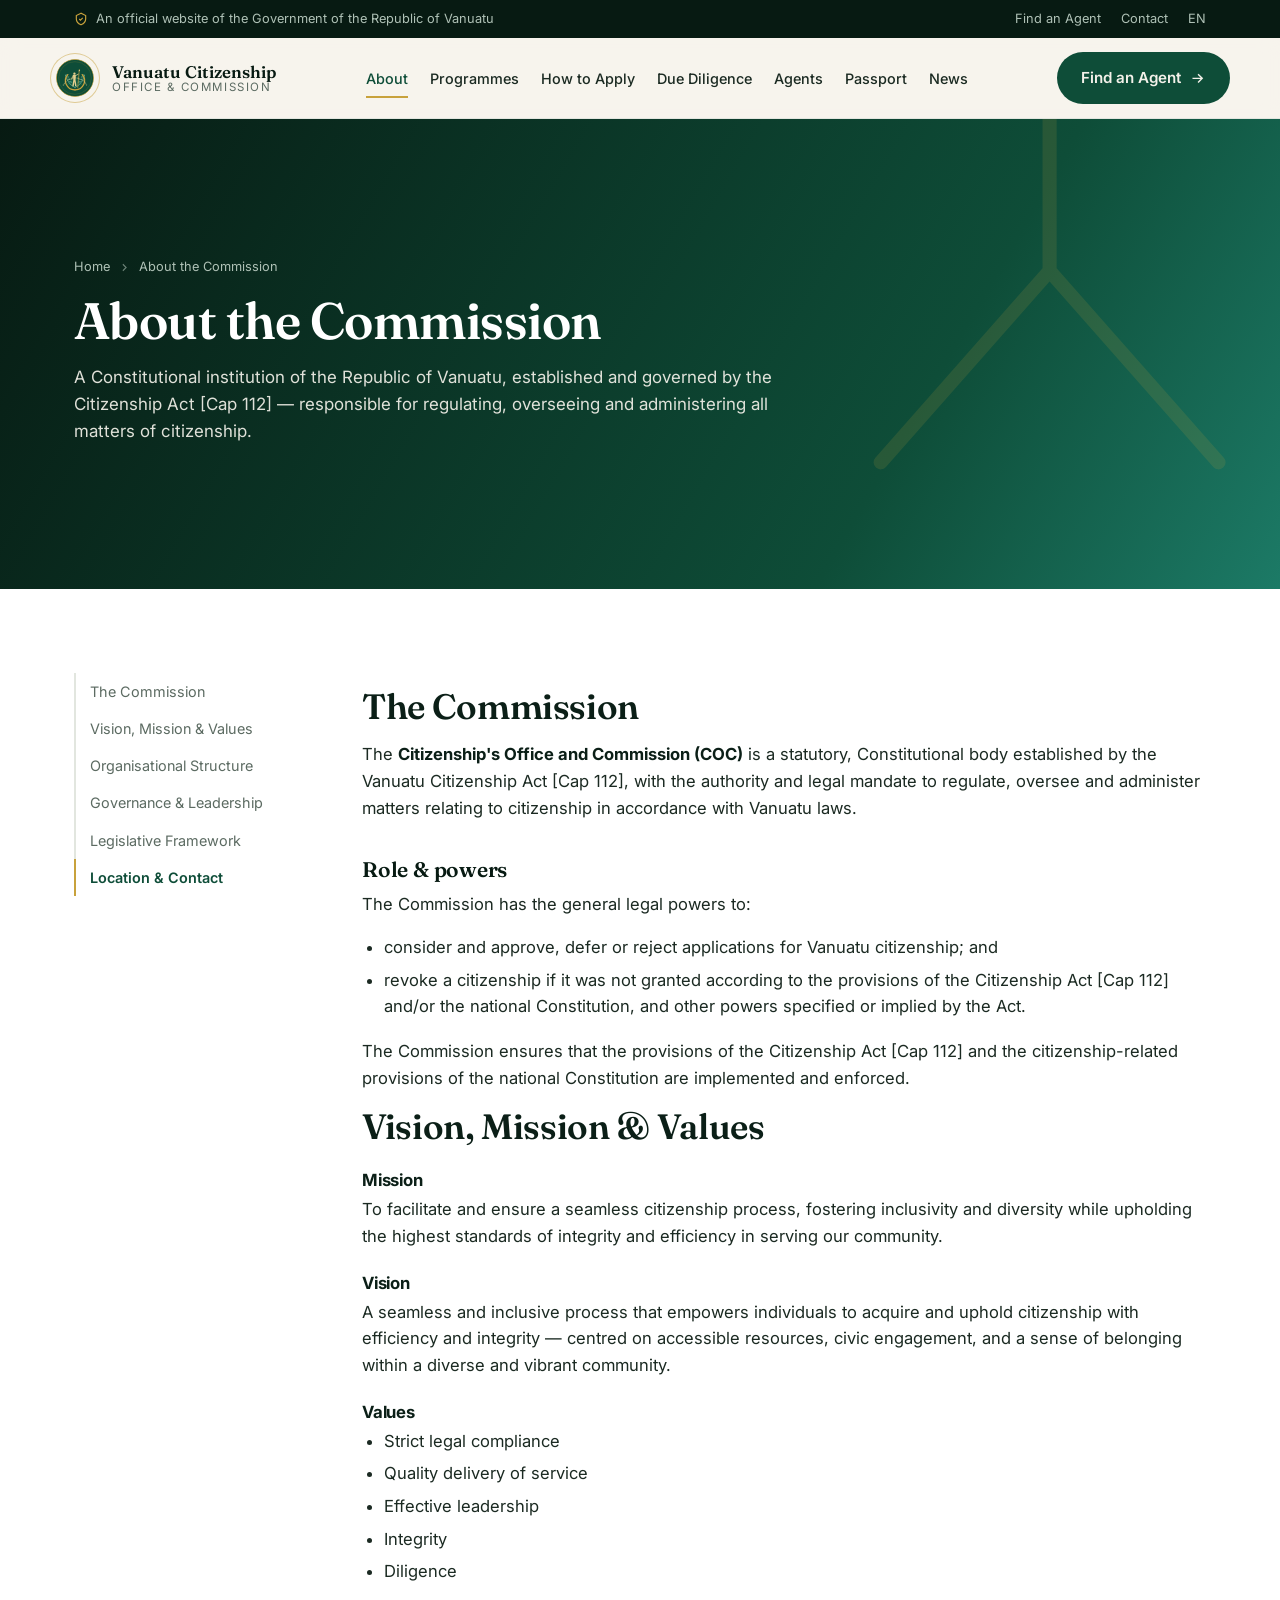
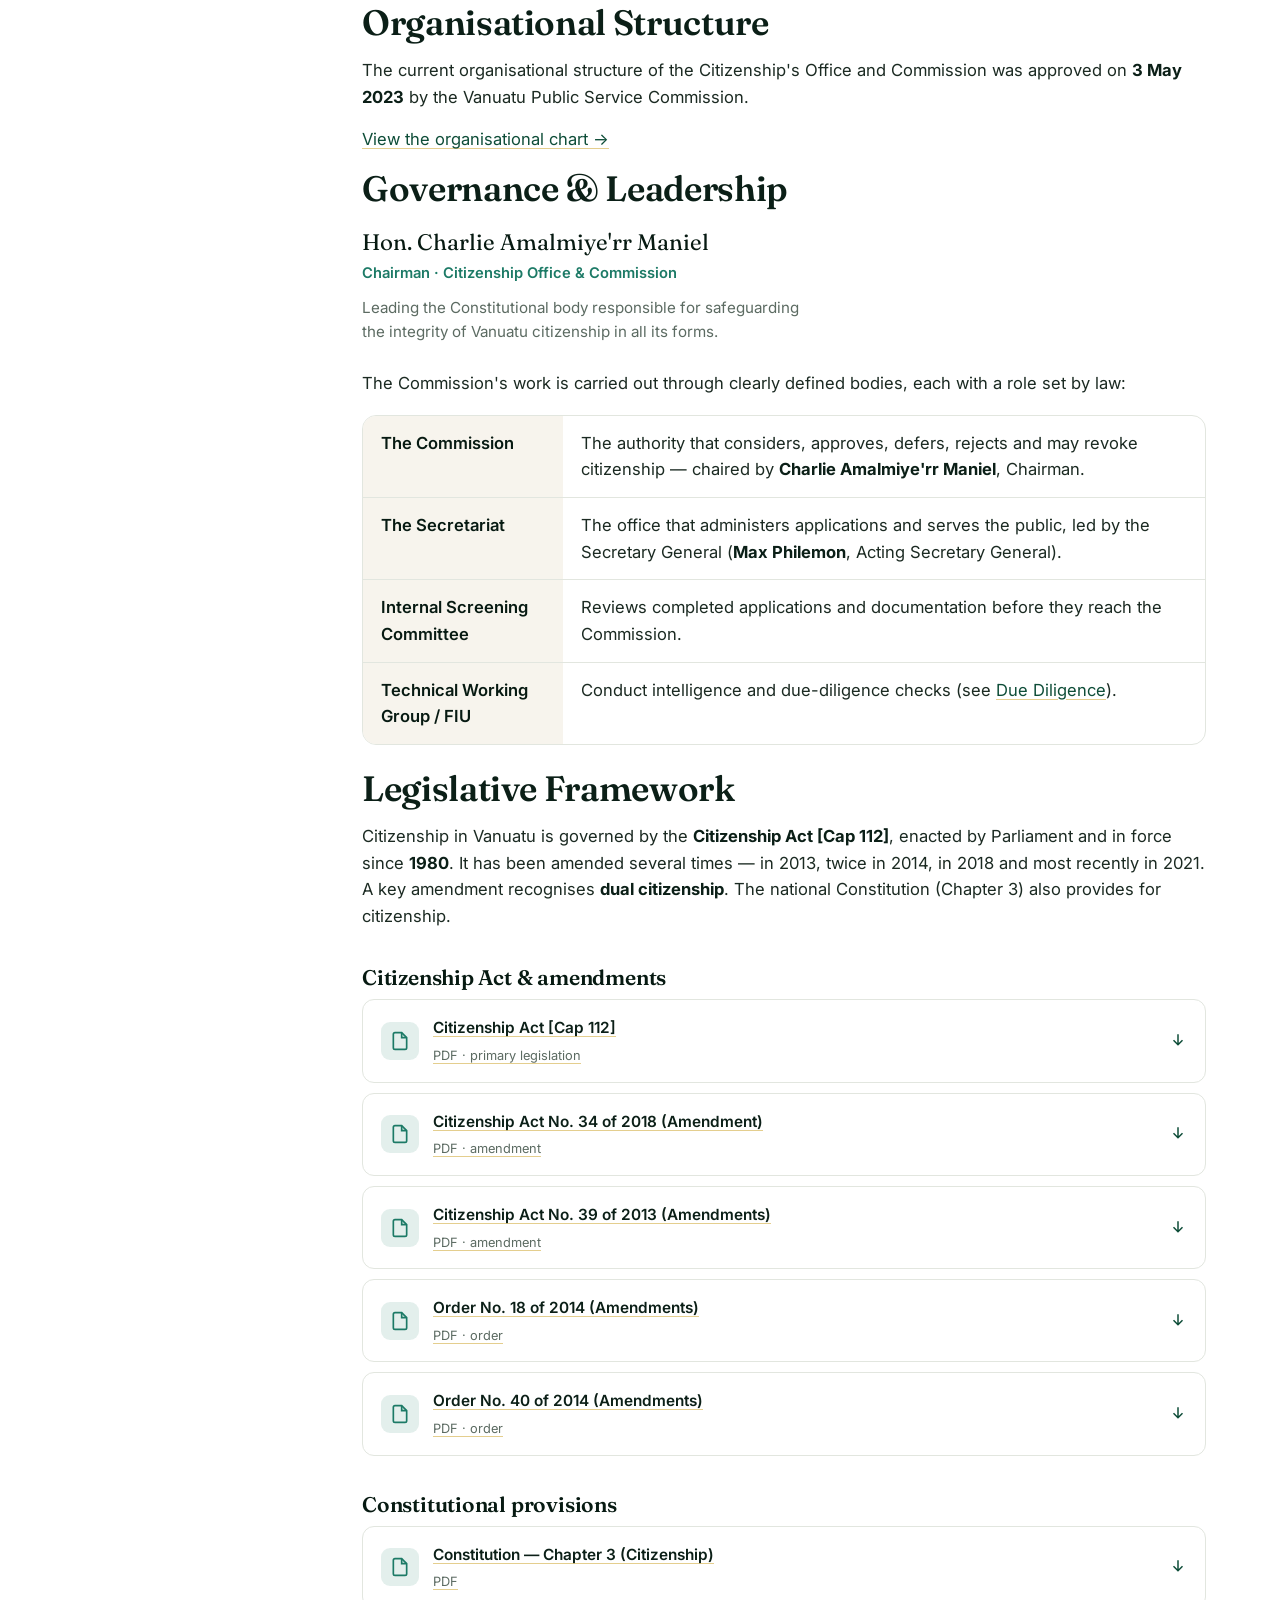
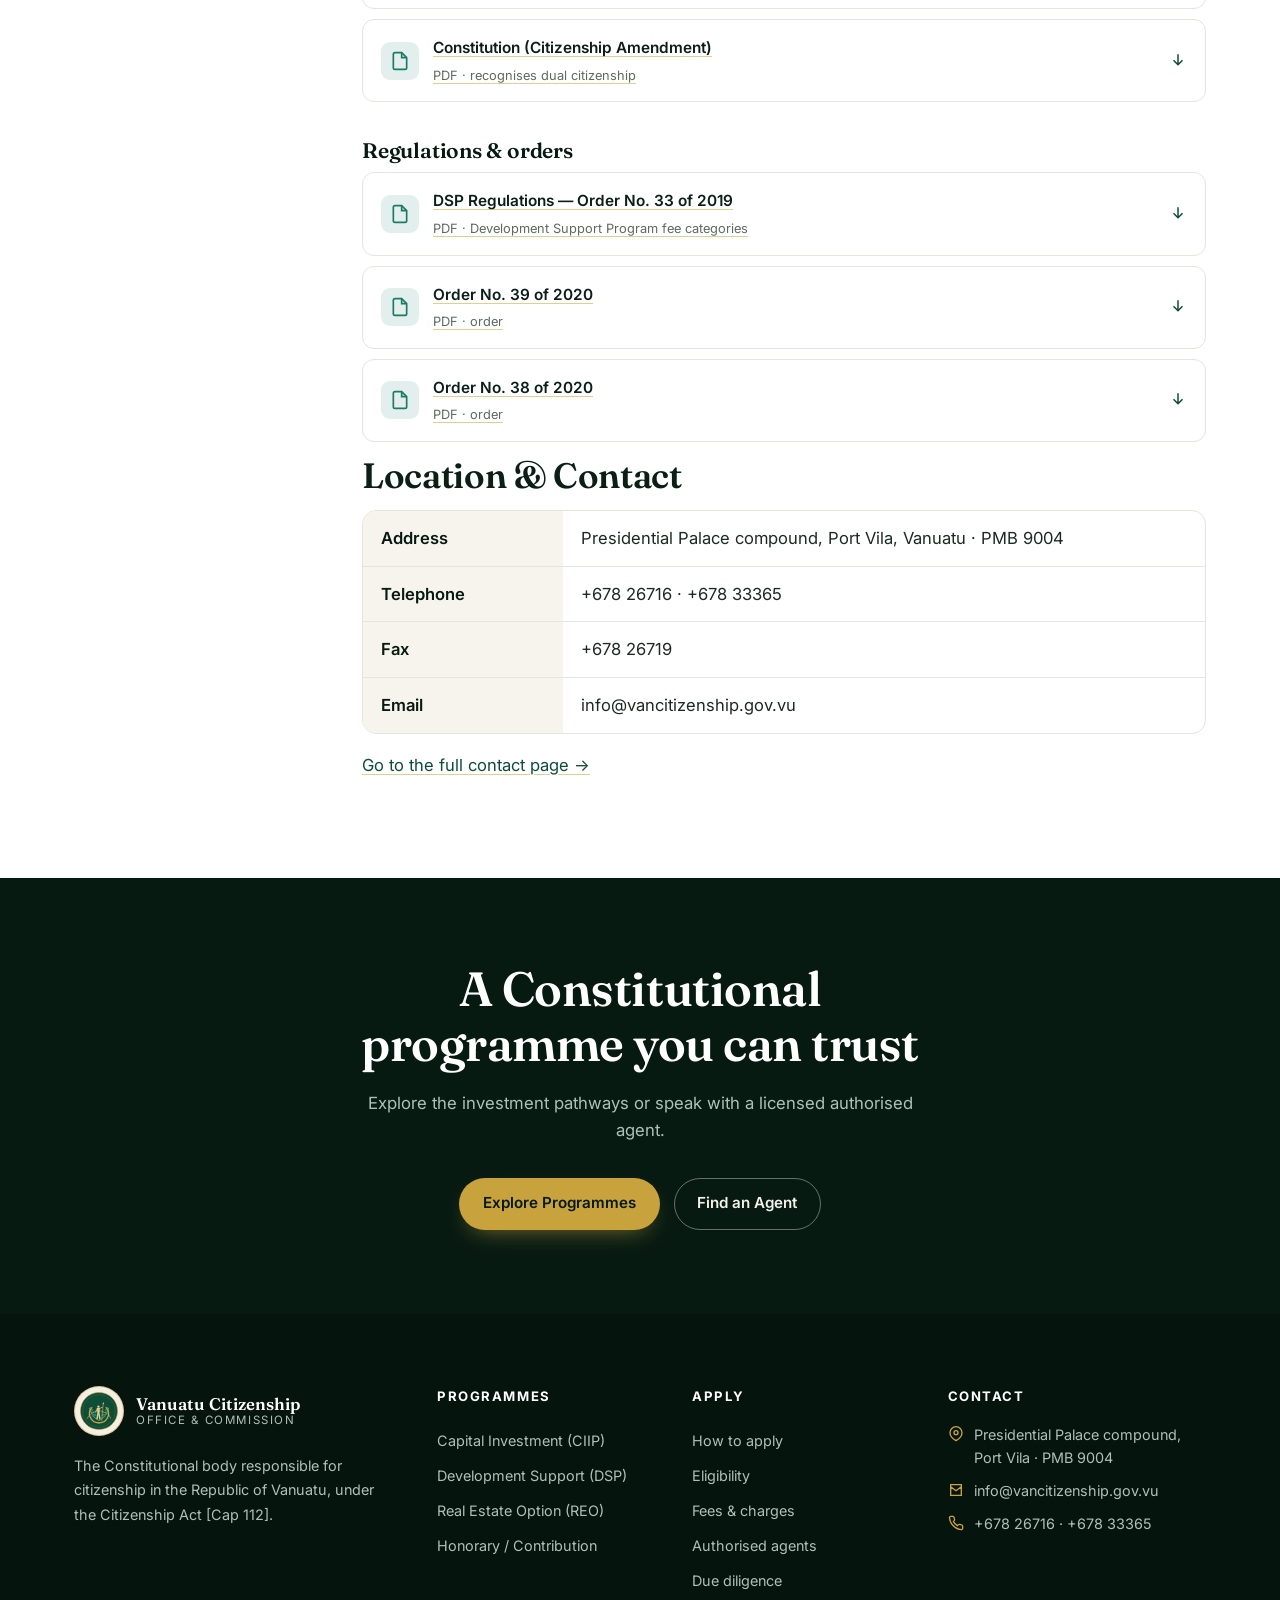
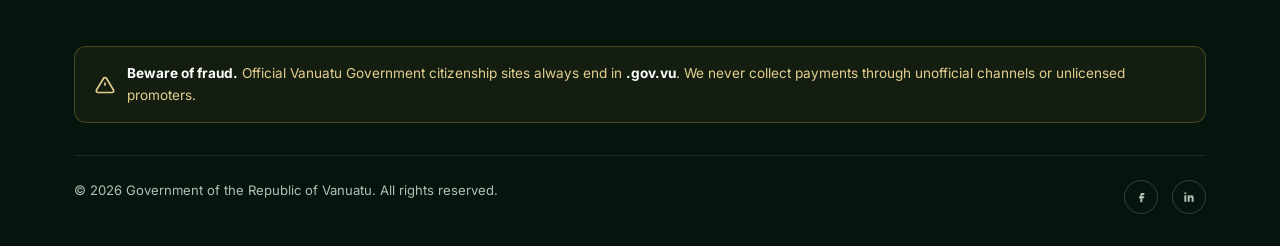
==== about.html @ 95df0a46 "Vanuatu Citizenship Office website — initial redesign" ====
<!DOCTYPE html>
<html lang="en">
<head>
<meta charset="UTF-8" />
<meta name="viewport" content="width=device-width, initial-scale=1.0" />
<title>About the Commission — Vanuatu Citizenship Office &amp; Commission</title>
<meta name="description" content="The Citizenship Office and Commission is a Constitutional body of the Republic of Vanuatu, governed by the Citizenship Act [Cap 112]. Establishment, role, governance, vision and legislative framework." />
<link rel="preconnect" href="https://fonts.googleapis.com" />
<link rel="preconnect" href="https://fonts.gstatic.com" crossorigin />
<link href="https://fonts.googleapis.com/css2?family=Fraunces:opsz,wght@9..144,400;9..144,500;9..144,600;9..144,700&family=Inter:wght@400;500;600;700&display=swap" rel="stylesheet" />
<link rel="stylesheet" href="assets/styles.css" />
</head>
<body>
<a class="skip" href="#main">Skip to content</a>
<div class="gov"><div class="container">
  <span class="gov-official"><svg viewBox="0 0 24 24" fill="none" stroke="currentColor" stroke-width="2"><path d="M12 2 4 6v6c0 5 3.5 8 8 10 4.5-2 8-5 8-10V6l-8-4Z"/><path d="m9 12 2 2 4-4"/></svg> An official website of the Government of the Republic of Vanuatu</span>
  <span class="gov-links"><a href="agents.html">Find an Agent</a><a href="contact.html">Contact</a><a href="#" aria-label="Language: English">EN</a></span>
</div></div>
<header class="site" id="top"><div class="container nav">
  <a class="brand" href="index.html" aria-label="Home">
    <img class="seal" src="https://commons.wikimedia.org/wiki/Special:FilePath/Coat_of_arms_of_Vanuatu.svg" onerror="this.onerror=null;this.src='assets/coat-of-arms.svg'" alt="Coat of Arms of the Republic of Vanuatu" />
    <span class="brand-txt"><b>Vanuatu Citizenship</b><span>Office &amp; Commission</span></span>
  </a>
  <nav class="menu" aria-label="Primary">
    <a data-nav="about.html" href="about.html">About</a>
    <a data-nav="programmes.html" href="programmes.html">Programmes</a>
    <a data-nav="how-to-apply.html" href="how-to-apply.html">How to Apply</a>
    <a data-nav="due-diligence.html" href="due-diligence.html">Due Diligence</a>
    <a data-nav="agents.html" href="agents.html">Agents</a>
    <a data-nav="passport.html" href="passport.html">Passport</a>
    <a data-nav="news.html" href="news.html">News</a>
  </nav>
  <div class="nav-cta">
    <a class="btn btn-dark" href="agents.html">Find an Agent <svg viewBox="0 0 24 24" fill="none" stroke="currentColor" stroke-width="2"><path d="M5 12h14M13 6l6 6-6 6"/></svg></a>
    <button class="hamburger" id="open-menu" aria-label="Open menu" aria-expanded="false"><svg viewBox="0 0 24 24" fill="none" stroke="currentColor" stroke-width="2"><path d="M3 6h18M3 12h18M3 18h18"/></svg></button>
  </div>
</div></header>
<div class="mpanel" id="mpanel" aria-hidden="true">
  <div class="mtop"><span class="brand-txt"><b style="color:#fff;font-family:var(--serif)">Vanuatu Citizenship</b></span><button class="mclose" id="close-menu" aria-label="Close menu"><svg viewBox="0 0 24 24" fill="none" stroke="currentColor" stroke-width="2"><path d="M6 6l12 12M18 6 6 18"/></svg></button></div>
  <nav aria-label="Mobile"><a href="about.html">About</a><a href="programmes.html">Programmes</a><a href="how-to-apply.html">How to Apply</a><a href="due-diligence.html">Due Diligence</a><a href="agents.html">Authorised Agents</a><a href="passport.html">Passport</a><a href="news.html">News</a><a href="contact.html">Contact</a></nav>
  <a class="btn btn-gold" href="agents.html">Find an Authorised Agent</a>
</div>

<main id="main">
<section class="subhero">
  <svg class="hero-y" viewBox="0 0 100 100" aria-hidden="true"><path d="M50 8 L50 52 L20 86 M50 52 L80 86" fill="none" stroke="#C8A23C" stroke-width="2.5" stroke-linecap="round"/></svg>
  <div class="container">
    <div class="breadcrumb"><a href="index.html">Home</a><svg viewBox="0 0 24 24" fill="none" stroke="currentColor" stroke-width="2"><path d="m9 6 6 6-6 6"/></svg><span>About the Commission</span></div>
    <h1>About the Commission</h1>
    <p>A Constitutional institution of the Republic of Vanuatu, established and governed by the Citizenship Act [Cap 112] — responsible for regulating, overseeing and administering all matters of citizenship.</p>
  </div>
</section>

<section class="bg-paper">
  <div class="container">
    <div class="layout">
      <aside class="sidenav" aria-label="On this page">
        <a href="#commission">The Commission</a>
        <a href="#vision">Vision, Mission &amp; Values</a>
        <a href="#structure">Organisational Structure</a>
        <a href="#governance">Governance &amp; Leadership</a>
        <a href="#legislative">Legislative Framework</a>
        <a href="#contact-block">Location &amp; Contact</a>
      </aside>
      <div class="prose wide">
        <div id="commission" class="anchor">
          <h2>The Commission</h2>
          <p>The <strong>Citizenship's Office and Commission (COC)</strong> is a statutory, Constitutional body established by the Vanuatu Citizenship Act [Cap 112], with the authority and legal mandate to regulate, oversee and administer matters relating to citizenship in accordance with Vanuatu laws.</p>
          <h3>Role &amp; powers</h3>
          <p>The Commission has the general legal powers to:</p>
          <ul>
            <li>consider and approve, defer or reject applications for Vanuatu citizenship; and</li>
            <li>revoke a citizenship if it was not granted according to the provisions of the Citizenship Act [Cap 112] and/or the national Constitution, and other powers specified or implied by the Act.</li>
          </ul>
          <p>The Commission ensures that the provisions of the Citizenship Act [Cap 112] and the citizenship-related provisions of the national Constitution are implemented and enforced.</p>
        </div>

        <div id="vision" class="anchor">
          <h2>Vision, Mission &amp; Values</h2>
          <h4>Mission</h4>
          <p>To facilitate and ensure a seamless citizenship process, fostering inclusivity and diversity while upholding the highest standards of integrity and efficiency in serving our community.</p>
          <h4>Vision</h4>
          <p>A seamless and inclusive process that empowers individuals to acquire and uphold citizenship with efficiency and integrity — centred on accessible resources, civic engagement, and a sense of belonging within a diverse and vibrant community.</p>
          <h4>Values</h4>
          <ul>
            <li>Strict legal compliance</li>
            <li>Quality delivery of service</li>
            <li>Effective leadership</li>
            <li>Integrity</li>
            <li>Diligence</li>
          </ul>
        </div>

        <div id="structure" class="anchor">
          <h2>Organisational Structure</h2>
          <p>The current organisational structure of the Citizenship's Office and Commission was approved on <strong>3 May 2023</strong> by the Vanuatu Public Service Commission.</p>
          <p><a href="https://vancitizenship.gov.vu/images/structure.png" target="_blank" rel="noopener">View the organisational chart →</a></p>
          <figure class="photo-band" style="margin:22px 0 0">
            <img src="https://vancitizenship.gov.vu/images/citizenshipoffice-staff.jpeg" alt="The staff of the Vanuatu Citizenship Office and Commission" loading="lazy" onerror="this.closest('figure').style.display='none'" />
            <figcaption><b>The Citizenship Office &amp; Commission</b> · Serving the Republic from Port Vila</figcaption>
          </figure>
        </div>

        <div id="governance" class="anchor">
          <h2>Governance &amp; Leadership</h2>
          <div style="display:flex;gap:26px;align-items:center;flex-wrap:wrap;margin:20px 0 26px">
            <div class="framed portrait" style="width:172px;flex:none"><img src="https://vancitizenship.gov.vu/images/charlie_maniel.jpg" alt="Hon. Charlie Amalmiye'rr Maniel, Chairman" loading="lazy" onerror="this.closest('.framed').style.display='none'" /></div>
            <div>
              <div style="font-family:var(--serif);font-size:1.4rem;color:var(--green-900);line-height:1.2">Hon. Charlie Amalmiye'rr Maniel</div>
              <div style="color:var(--teal);font-weight:600;font-size:.92rem;margin-top:6px">Chairman · Citizenship Office &amp; Commission</div>
              <div style="color:var(--muted);font-size:.95rem;margin-top:10px;max-width:46ch">Leading the Constitutional body responsible for safeguarding the integrity of Vanuatu citizenship in all its forms.</div>
            </div>
          </div>
          <p>The Commission's work is carried out through clearly defined bodies, each with a role set by law:</p>
          <div class="dl" style="margin:18px 0 24px">
            <dt>The Commission</dt><dd>The authority that considers, approves, defers, rejects and may revoke citizenship — chaired by <strong>Charlie Amalmiye'rr Maniel</strong>, Chairman.</dd>
            <dt>The Secretariat</dt><dd>The office that administers applications and serves the public, led by the Secretary General (<strong>Max Philemon</strong>, Acting Secretary General).</dd>
            <dt>Internal Screening Committee</dt><dd>Reviews completed applications and documentation before they reach the Commission.</dd>
            <dt>Technical Working Group / FIU</dt><dd>Conduct intelligence and due-diligence checks (see <a href="due-diligence.html">Due Diligence</a>).</dd>
          </div>
        </div>

        <div id="legislative" class="anchor">
          <h2>Legislative Framework</h2>
          <p>Citizenship in Vanuatu is governed by the <strong>Citizenship Act [Cap 112]</strong>, enacted by Parliament and in force since <strong>1980</strong>. It has been amended several times — in 2013, twice in 2014, in 2018 and most recently in 2021. A key amendment recognises <strong>dual citizenship</strong>. The national Constitution (Chapter 3) also provides for citizenship.</p>

          <h3>Citizenship Act &amp; amendments</h3>
          <div class="downloads">
            <a class="dl-item" href="https://vancitizenship.gov.vu/images/pdf/20220913191325519.pdf" target="_blank" rel="noopener"><span class="fic"><svg viewBox="0 0 24 24" fill="none" stroke="currentColor" stroke-width="2"><path d="M14 2H6a2 2 0 0 0-2 2v16a2 2 0 0 0 2 2h12a2 2 0 0 0 2-2V8z"/><path d="M14 2v6h6"/></svg></span><span><span class="t">Citizenship Act [Cap 112]</span><br><span class="s">PDF · primary legislation</span></span><span class="arrow"><svg viewBox="0 0 24 24" fill="none" stroke="currentColor" stroke-width="2" width="18" height="18"><path d="M12 3v14M6 11l6 6 6-6"/></svg></span></a>
            <a class="dl-item" href="https://vancitizenship.gov.vu/images/pdf/REG_FOR_CITIZENSHIP.pdf" target="_blank" rel="noopener"><span class="fic"><svg viewBox="0 0 24 24" fill="none" stroke="currentColor" stroke-width="2"><path d="M14 2H6a2 2 0 0 0-2 2v16a2 2 0 0 0 2 2h12a2 2 0 0 0 2-2V8z"/><path d="M14 2v6h6"/></svg></span><span><span class="t">Citizenship Act No. 34 of 2018 (Amendment)</span><br><span class="s">PDF · amendment</span></span><span class="arrow"><svg viewBox="0 0 24 24" fill="none" stroke="currentColor" stroke-width="2" width="18" height="18"><path d="M12 3v14M6 11l6 6 6-6"/></svg></span></a>
            <a class="dl-item" href="https://vancitizenship.gov.vu/images/pdf/Citizenship_Act_(Amendments).pdf" target="_blank" rel="noopener"><span class="fic"><svg viewBox="0 0 24 24" fill="none" stroke="currentColor" stroke-width="2"><path d="M14 2H6a2 2 0 0 0-2 2v16a2 2 0 0 0 2 2h12a2 2 0 0 0 2-2V8z"/><path d="M14 2v6h6"/></svg></span><span><span class="t">Citizenship Act No. 39 of 2013 (Amendments)</span><br><span class="s">PDF · amendment</span></span><span class="arrow"><svg viewBox="0 0 24 24" fill="none" stroke="currentColor" stroke-width="2" width="18" height="18"><path d="M12 3v14M6 11l6 6 6-6"/></svg></span></a>
            <a class="dl-item" href="https://vancitizenship.gov.vu/images/pdf/Order_No_18_of_2014_Amendments.pdf" target="_blank" rel="noopener"><span class="fic"><svg viewBox="0 0 24 24" fill="none" stroke="currentColor" stroke-width="2"><path d="M14 2H6a2 2 0 0 0-2 2v16a2 2 0 0 0 2 2h12a2 2 0 0 0 2-2V8z"/><path d="M14 2v6h6"/></svg></span><span><span class="t">Order No. 18 of 2014 (Amendments)</span><br><span class="s">PDF · order</span></span><span class="arrow"><svg viewBox="0 0 24 24" fill="none" stroke="currentColor" stroke-width="2" width="18" height="18"><path d="M12 3v14M6 11l6 6 6-6"/></svg></span></a>
            <a class="dl-item" href="https://vancitizenship.gov.vu/images/pdf/Order_No_40_of_2014_Amendments.pdf" target="_blank" rel="noopener"><span class="fic"><svg viewBox="0 0 24 24" fill="none" stroke="currentColor" stroke-width="2"><path d="M14 2H6a2 2 0 0 0-2 2v16a2 2 0 0 0 2 2h12a2 2 0 0 0 2-2V8z"/><path d="M14 2v6h6"/></svg></span><span><span class="t">Order No. 40 of 2014 (Amendments)</span><br><span class="s">PDF · order</span></span><span class="arrow"><svg viewBox="0 0 24 24" fill="none" stroke="currentColor" stroke-width="2" width="18" height="18"><path d="M12 3v14M6 11l6 6 6-6"/></svg></span></a>
          </div>

          <h3>Constitutional provisions</h3>
          <div class="downloads">
            <a class="dl-item" href="https://vancitizenship.gov.vu/images/pdf/Chapter_3_of_the_Constitution.pdf" target="_blank" rel="noopener"><span class="fic"><svg viewBox="0 0 24 24" fill="none" stroke="currentColor" stroke-width="2"><path d="M14 2H6a2 2 0 0 0-2 2v16a2 2 0 0 0 2 2h12a2 2 0 0 0 2-2V8z"/><path d="M14 2v6h6"/></svg></span><span><span class="t">Constitution — Chapter 3 (Citizenship)</span><br><span class="s">PDF</span></span><span class="arrow"><svg viewBox="0 0 24 24" fill="none" stroke="currentColor" stroke-width="2" width="18" height="18"><path d="M12 3v14M6 11l6 6 6-6"/></svg></span></a>
            <a class="dl-item" href="https://vancitizenship.gov.vu/images/pdf/CONSTITUTION (CITIZENSHIP AMENDMENT).pdf" target="_blank" rel="noopener"><span class="fic"><svg viewBox="0 0 24 24" fill="none" stroke="currentColor" stroke-width="2"><path d="M14 2H6a2 2 0 0 0-2 2v16a2 2 0 0 0 2 2h12a2 2 0 0 0 2-2V8z"/><path d="M14 2v6h6"/></svg></span><span><span class="t">Constitution (Citizenship Amendment)</span><br><span class="s">PDF · recognises dual citizenship</span></span><span class="arrow"><svg viewBox="0 0 24 24" fill="none" stroke="currentColor" stroke-width="2" width="18" height="18"><path d="M12 3v14M6 11l6 6 6-6"/></svg></span></a>
          </div>

          <h3>Regulations &amp; orders</h3>
          <div class="downloads">
            <a class="dl-item" href="https://vancitizenship.gov.vu/images/Order_No_33_of_2019_-_New_DSP_Regulations.pdf" target="_blank" rel="noopener"><span class="fic"><svg viewBox="0 0 24 24" fill="none" stroke="currentColor" stroke-width="2"><path d="M14 2H6a2 2 0 0 0-2 2v16a2 2 0 0 0 2 2h12a2 2 0 0 0 2-2V8z"/><path d="M14 2v6h6"/></svg></span><span><span class="t">DSP Regulations — Order No. 33 of 2019</span><br><span class="s">PDF · Development Support Program fee categories</span></span><span class="arrow"><svg viewBox="0 0 24 24" fill="none" stroke="currentColor" stroke-width="2" width="18" height="18"><path d="M12 3v14M6 11l6 6 6-6"/></svg></span></a>
            <a class="dl-item" href="https://vancitizenship.gov.vu/images/Order_No_39_of_2020_3.pdf" target="_blank" rel="noopener"><span class="fic"><svg viewBox="0 0 24 24" fill="none" stroke="currentColor" stroke-width="2"><path d="M14 2H6a2 2 0 0 0-2 2v16a2 2 0 0 0 2 2h12a2 2 0 0 0 2-2V8z"/><path d="M14 2v6h6"/></svg></span><span><span class="t">Order No. 39 of 2020</span><br><span class="s">PDF · order</span></span><span class="arrow"><svg viewBox="0 0 24 24" fill="none" stroke="currentColor" stroke-width="2" width="18" height="18"><path d="M12 3v14M6 11l6 6 6-6"/></svg></span></a>
            <a class="dl-item" href="https://vancitizenship.gov.vu/images/Order_No_38_of_2020_2.pdf" target="_blank" rel="noopener"><span class="fic"><svg viewBox="0 0 24 24" fill="none" stroke="currentColor" stroke-width="2"><path d="M14 2H6a2 2 0 0 0-2 2v16a2 2 0 0 0 2 2h12a2 2 0 0 0 2-2V8z"/><path d="M14 2v6h6"/></svg></span><span><span class="t">Order No. 38 of 2020</span><br><span class="s">PDF · order</span></span><span class="arrow"><svg viewBox="0 0 24 24" fill="none" stroke="currentColor" stroke-width="2" width="18" height="18"><path d="M12 3v14M6 11l6 6 6-6"/></svg></span></a>
          </div>
        </div>

        <div id="contact-block" class="anchor">
          <h2>Location &amp; Contact</h2>
          <div class="dl" style="margin-top:8px">
            <dt>Address</dt><dd>Presidential Palace compound, Port Vila, Vanuatu · PMB 9004</dd>
            <dt>Telephone</dt><dd>+678 26716 · +678 33365</dd>
            <dt>Fax</dt><dd>+678 26719</dd>
            <dt>Email</dt><dd>info@vancitizenship.gov.vu</dd>
          </div>
          <p style="margin-top:18px"><a href="contact.html">Go to the full contact page →</a></p>
        </div>
      </div>
    </div>
  </div>
</section>

<section class="cta">
  <svg class="hero-y" viewBox="0 0 100 100" aria-hidden="true"><path d="M50 8 L50 52 L20 86 M50 52 L80 86" fill="none" stroke="#C8A23C" stroke-width="2.5" stroke-linecap="round"/></svg>
  <div class="container"><h2 class="reveal">A Constitutional programme you can trust</h2><p class="reveal">Explore the investment pathways or speak with a licensed authorised agent.</p><div class="cta-actions reveal"><a class="btn btn-gold" href="programmes.html">Explore Programmes</a><a class="btn btn-ghost" href="agents.html">Find an Agent</a></div></div>
</section>
</main>

<footer class="site">
  <div class="container">
    <div class="foot-grid">
      <div class="foot-brand"><div class="brand"><img class="seal" src="https://commons.wikimedia.org/wiki/Special:FilePath/Coat_of_arms_of_Vanuatu.svg" onerror="this.onerror=null;this.src='assets/coat-of-arms.svg'" alt="Coat of Arms of the Republic of Vanuatu" /><span class="brand-txt"><b>Vanuatu Citizenship</b><span>Office &amp; Commission</span></span></div><p>The Constitutional body responsible for citizenship in the Republic of Vanuatu, under the Citizenship Act [Cap 112].</p></div>
      <div class="foot-col"><h5>Programmes</h5><a href="programmes.html#ciip">Capital Investment (CIIP)</a><a href="programmes.html#dsp">Development Support (DSP)</a><a href="programmes.html#reo">Real Estate Option (REO)</a><a href="programmes.html#honorary">Honorary / Contribution</a></div>
      <div class="foot-col"><h5>Apply</h5><a href="how-to-apply.html">How to apply</a><a href="how-to-apply.html#eligibility">Eligibility</a><a href="how-to-apply.html#fees">Fees &amp; charges</a><a href="agents.html">Authorised agents</a><a href="due-diligence.html">Due diligence</a></div>
      <div class="foot-col foot-contact"><h5>Contact</h5><p><svg viewBox="0 0 24 24" fill="none" stroke="currentColor" stroke-width="2"><path d="M21 10c0 7-9 12-9 12s-9-5-9-12a9 9 0 0 1 18 0Z"/><circle cx="12" cy="10" r="3"/></svg> Presidential Palace compound, Port Vila · PMB 9004</p><p><svg viewBox="0 0 24 24" fill="none" stroke="currentColor" stroke-width="2"><path d="M4 4h16v16H4zM4 7l8 6 8-6"/></svg> info@vancitizenship.gov.vu</p><p><svg viewBox="0 0 24 24" fill="none" stroke="currentColor" stroke-width="2"><path d="M22 16.9v3a2 2 0 0 1-2.2 2 19.8 19.8 0 0 1-8.6-3 19.5 19.5 0 0 1-6-6 19.8 19.8 0 0 1-3-8.6A2 2 0 0 1 4.1 2h3a2 2 0 0 1 2 1.7c.1.9.4 1.8.7 2.7a2 2 0 0 1-.5 2.1L8.1 9.9a16 16 0 0 0 6 6l1.4-1.2a2 2 0 0 1 2.1-.5c.9.3 1.8.6 2.7.7a2 2 0 0 1 1.7 2Z"/></svg> +678 26716 · +678 33365</p></div>
    </div>
    <div class="foot-fraud"><svg viewBox="0 0 24 24" fill="none" stroke="currentColor" stroke-width="2"><path d="M12 9v4M12 17h.01M10.3 3.9 1.8 18a2 2 0 0 0 1.7 3h17a2 2 0 0 0 1.7-3L13.7 3.9a2 2 0 0 0-3.4 0Z"/></svg><span><strong style="color:#fff">Beware of fraud.</strong> Official Vanuatu Government citizenship sites always end in <strong style="color:#fff">.gov.vu</strong>. We never collect payments through unofficial channels or unlicensed promoters.</span></div>
    <div class="foot-bottom"><span>© <span id="year">2026</span> Government of the Republic of Vanuatu. All rights reserved.</span><div class="foot-social"><a href="#" aria-label="Facebook"><svg viewBox="0 0 24 24" fill="currentColor"><path d="M14 9h3V6h-3c-2 0-3 1-3 3v2H9v3h2v6h3v-6h2.5l.5-3H14V9.5c0-.3.2-.5.5-.5Z"/></svg></a><a href="#" aria-label="LinkedIn"><svg viewBox="0 0 24 24" fill="currentColor"><path d="M6.5 8A1.5 1.5 0 1 0 5 6.5 1.5 1.5 0 0 0 6.5 8ZM5 9.5h3V19H5ZM10 9.5h2.8v1.3h.05a3 3 0 0 1 2.7-1.5c2.9 0 3.45 1.9 3.45 4.4V19h-3v-4.2c0-1 0-2.3-1.4-2.3s-1.6 1.1-1.6 2.2V19h-3Z"/></svg></a></div></div>
  </div>
</footer>
<script src="assets/script.js"></script>
</body>
</html>
---- assets/styles.css ----
/* ============================================================
   Vanuatu Citizenship Office — Shared Design System
   Palette from the national flag (green / gold), premiumised.
   ============================================================ */
:root{
  --ink:#0B1F17; --green:#0E4D38; --green-700:#0A3A2A; --green-900:#071A12;
  --teal:#1C7A66; --gold:#C8A23C; --gold-soft:#E4CE8E;
  --sand:#F7F4ED; --mist:#EDF1ED; --paper:#FFFFFF;
  --text:#1B2A22; --muted:#5C6B62; --line:#E2E6DF;
  --on-dark:#F3F1E9; --on-dark-muted:#AFC1B6;
  --shadow:0 18px 40px -22px rgba(7,26,18,.45);
  --shadow-sm:0 8px 24px -16px rgba(7,26,18,.4);
  --r:14px; --maxw:1180px;
  --serif:"Fraunces",Georgia,"Times New Roman",serif;
  --sans:"Inter",-apple-system,BlinkMacSystemFont,"Segoe UI",sans-serif;
}
*{box-sizing:border-box;margin:0;padding:0}
html{scroll-behavior:smooth}
body{font-family:var(--sans);color:var(--text);background:var(--sand);line-height:1.6;-webkit-font-smoothing:antialiased;overflow-x:hidden}
a{color:inherit;text-decoration:none}
img,svg{display:block;max-width:100%}
h1,h2,h3,h4{font-family:var(--serif);font-weight:600;line-height:1.14;letter-spacing:-.01em;color:var(--ink)}
.container{width:100%;max-width:var(--maxw);margin:0 auto;padding:0 24px}
.narrow{max-width:920px}
.skip{position:absolute;left:-999px;top:0;background:var(--gold);color:var(--ink);padding:10px 16px;border-radius:0 0 8px 0;z-index:200;font-weight:600}
.skip:focus{left:0}
:focus-visible{outline:3px solid var(--gold);outline-offset:2px;border-radius:4px}

/* Buttons */
.btn{display:inline-flex;align-items:center;gap:.55em;font-family:var(--sans);font-weight:600;font-size:.95rem;padding:.85em 1.5em;border-radius:999px;border:1.5px solid transparent;cursor:pointer;transition:transform .25s,background .25s,color .25s,border-color .25s,box-shadow .25s;white-space:nowrap}
.btn svg{width:1.1em;height:1.1em}
.btn-gold{background:var(--gold);color:var(--green-900);box-shadow:0 10px 24px -12px rgba(200,162,60,.7)}
.btn-gold:hover{transform:translateY(-2px);background:#d4af46}
.btn-ghost{background:transparent;color:var(--on-dark);border-color:rgba(243,241,233,.4)}
.btn-ghost:hover{border-color:var(--gold);color:#fff}
.btn-dark{background:var(--green);color:var(--on-dark)}
.btn-dark:hover{transform:translateY(-2px);background:var(--green-700)}
.btn-outline{background:transparent;color:var(--green);border-color:var(--green)}
.btn-outline:hover{background:var(--green);color:#fff}
.btn-sm{font-size:.85rem;padding:.6em 1.1em}

/* Government utility bar */
.gov{background:var(--green-900);color:var(--on-dark-muted);font-size:.8rem}
.gov .container{display:flex;align-items:center;justify-content:space-between;gap:16px;min-height:38px;flex-wrap:wrap}
.gov-official{display:flex;align-items:center;gap:8px}
.gov-official svg{width:14px;height:14px;color:var(--gold)}
.gov-links{display:flex;gap:20px}
.gov-links a:hover{color:#fff}

/* Header / nav */
header.site{position:sticky;top:0;z-index:100;background:rgba(247,244,237,.92);backdrop-filter:blur(10px);border-bottom:1px solid var(--line);transition:box-shadow .3s}
header.site.scrolled{box-shadow:0 10px 30px -20px rgba(7,26,18,.5)}
.nav{display:flex;align-items:center;justify-content:space-between;gap:20px;padding:14px 0;transition:padding .3s}
header.site.scrolled .nav{padding:9px 0}
.brand{display:flex;align-items:center;gap:12px}
.seal{width:50px;height:50px;flex:none;object-fit:contain;background:#F7F4ED;border:1px solid rgba(200,162,60,.5);border-radius:50%;padding:5px}
footer.site .seal{background:#F4EFE4}
.brand-txt{display:flex;flex-direction:column;line-height:1.1}
.brand-txt b{font-family:var(--serif);font-size:1.05rem;color:var(--green-900);font-weight:600}
.brand-txt span{font-size:.72rem;letter-spacing:.14em;text-transform:uppercase;color:var(--muted)}
.menu{display:flex;align-items:center;gap:22px}
.menu>a{font-size:.9rem;font-weight:500;color:var(--text);padding:6px 0;position:relative}
.menu>a::after{content:"";position:absolute;left:0;bottom:-2px;width:0;height:2px;background:var(--gold);transition:width .25s}
.menu>a:hover{color:var(--green)}
.menu>a:hover::after,.menu>a.active::after{width:100%}
.menu>a.active{color:var(--green)}
.nav-cta{display:flex;align-items:center;gap:14px}
.hamburger{display:none;background:none;border:0;cursor:pointer;width:44px;height:44px;align-items:center;justify-content:center}
.hamburger svg{width:26px;height:26px;color:var(--green-900)}

/* Mobile panel */
.mpanel{position:fixed;inset:0;z-index:150;background:var(--green-900);color:var(--on-dark);transform:translateX(100%);transition:transform .35s;display:flex;flex-direction:column;padding:24px;overflow-y:auto}
.mpanel.open{transform:none}
.mpanel .mtop{display:flex;justify-content:space-between;align-items:center}
.mpanel .mclose{background:none;border:0;color:#fff;cursor:pointer;width:44px;height:44px}
.mpanel .mclose svg{width:28px;height:28px}
.mpanel nav{display:flex;flex-direction:column;gap:2px;margin-top:24px}
.mpanel nav a{font-family:var(--serif);font-size:1.35rem;padding:11px 0;border-bottom:1px solid rgba(243,241,233,.12)}
.mpanel .btn{margin-top:22px;justify-content:center}

/* Hero (home) */
.hero{position:relative;background:radial-gradient(120% 130% at 80% -10%,#13694c 0%,var(--green) 38%,var(--green-700) 72%,var(--green-900) 100%);color:var(--on-dark);overflow:hidden;isolation:isolate}
.hero-grain{position:absolute;inset:0;opacity:.06;mix-blend-mode:overlay;pointer-events:none;background-image:url("data:image/svg+xml,%3Csvg xmlns='http://www.w3.org/2000/svg' width='160' height='160'%3E%3Cfilter id='n'%3E%3CfeTurbulence type='fractalNoise' baseFrequency='.8' numOctaves='2'/%3E%3C/filter%3E%3Crect width='100%25' height='100%25' filter='url(%23n)'/%3E%3C/svg%3E")}
.hero-y{position:absolute;right:-6%;top:-8%;width:60%;max-width:760px;opacity:.16;pointer-events:none;z-index:-1}
.hero .container{position:relative;z-index:2;padding-top:88px;padding-bottom:150px;max-width:980px}
.eyebrow{display:inline-flex;align-items:center;gap:10px;font-family:var(--sans);font-size:.78rem;font-weight:600;letter-spacing:.18em;text-transform:uppercase;color:var(--gold-soft)}
.eyebrow::before{content:"";width:28px;height:1.5px;background:var(--gold)}
.hero h1{color:#fff;font-size:clamp(2.5rem,6vw,4.5rem);font-weight:600;margin:22px 0 0;max-width:14ch}
.hero .lead{font-size:clamp(1.05rem,1.7vw,1.32rem);color:var(--on-dark);max-width:60ch;margin-top:24px;opacity:.95}
.hero-actions{display:flex;gap:14px;flex-wrap:wrap;margin-top:38px}
.hero-assure{margin-top:42px;display:flex;align-items:center;gap:14px;flex-wrap:wrap;font-size:.86rem;color:var(--on-dark-muted);max-width:70ch}
.hero-assure svg{width:18px;height:18px;color:var(--gold);flex:none}
.wave{position:absolute;left:0;right:0;bottom:-1px;z-index:1;line-height:0}
.wave svg{width:100%;height:90px}
/* Hero territorial map + cartographic detail */
.hero::before{content:"";position:absolute;inset:0;z-index:0;pointer-events:none;
  background-image:
    repeating-linear-gradient(0deg, transparent 0 47px, rgba(228,206,142,.05) 47px 48px),
    repeating-linear-gradient(90deg, transparent 0 47px, rgba(228,206,142,.05) 47px 48px);
  -webkit-mask:radial-gradient(135% 110% at 72% 16%, #000 32%, transparent 80%);
  mask:radial-gradient(135% 110% at 72% 16%, #000 32%, transparent 80%)}
.hero-map{position:absolute;top:50%;left:40%;transform:translateY(-50%);height:150%;width:auto;opacity:.5;z-index:0;pointer-events:none;user-select:none;filter:invert(70%) sepia(46%) saturate(700%) hue-rotate(1deg) brightness(97%) contrast(86%);-webkit-mask-image:radial-gradient(130% 120% at 32% 50%,#000 55%,transparent 90%);mask-image:radial-gradient(130% 120% at 32% 50%,#000 55%,transparent 90%)}
.hero-coords{position:absolute;right:30px;bottom:108px;z-index:2;text-align:right;pointer-events:none}
.hero-coords b{display:block;font-family:var(--sans);font-size:.72rem;font-weight:600;letter-spacing:.26em;text-transform:uppercase;color:var(--gold-soft);opacity:.82}
.hero-coords span{display:block;font-size:.64rem;letter-spacing:.16em;color:var(--on-dark-muted);opacity:.62;margin-top:5px}
@media(max-width:760px){
  .hero-map{opacity:.3;left:48%;height:120%}
  .hero-coords{display:none}
}

/* Sub-page hero (inner pages) */
.subhero{position:relative;background:linear-gradient(120deg,var(--green-900),var(--green) 70%,var(--teal));color:var(--on-dark);overflow:hidden;isolation:isolate}
.subhero .hero-y{opacity:.14;top:-30%;right:-4%;width:44%}
.subhero .container{position:relative;z-index:2;padding:54px 24px 60px}
.subhero h1{color:#fff;font-size:clamp(2rem,4.4vw,3.2rem);margin-top:14px;max-width:20ch}
.subhero p{color:var(--on-dark);opacity:.92;margin-top:14px;max-width:64ch;font-size:1.06rem}
.breadcrumb{display:flex;gap:8px;align-items:center;font-size:.8rem;color:var(--on-dark-muted);flex-wrap:wrap}
.breadcrumb a:hover{color:#fff}
.breadcrumb svg{width:13px;height:13px;opacity:.6}

/* Trust strip */
.trust{background:var(--sand);padding:54px 0 10px}
.trust-grid{display:grid;grid-template-columns:repeat(4,1fr);gap:24px;text-align:center}
.stat{padding:8px 12px}
.stat .num{font-family:var(--serif);font-size:clamp(1.7rem,3vw,2.4rem);color:var(--green);font-weight:600;line-height:1}
.stat .lab{margin-top:8px;font-size:.86rem;color:var(--muted);font-weight:500}
.stat+.stat{border-left:1px solid var(--line)}

/* Sections */
section{padding:84px 0}
.section-sm{padding:56px 0}
.bg-paper{background:var(--paper)} .bg-sand{background:var(--sand)} .bg-mist{background:var(--mist)}
.bg-green{background:var(--green);color:var(--on-dark)}
.sec-head{max-width:66ch}
.sec-head.center{margin:0 auto;text-align:center}
.sec-head .eyebrow{color:var(--teal)}
.sec-head h2{font-size:clamp(1.9rem,3.6vw,2.9rem);margin-top:16px}
.sec-head p{margin-top:16px;color:var(--muted);font-size:1.08rem}
.bg-green .sec-head h2{color:#fff}.bg-green .sec-head .eyebrow{color:var(--gold-soft)}.bg-green .sec-head p{color:var(--on-dark-muted)}

/* Prose / content typography */
.prose{max-width:74ch;font-size:1.04rem;color:var(--text)}
.prose.wide{max-width:none}
.prose h2{font-size:clamp(1.6rem,3vw,2.2rem);margin:14px 0 14px}
.prose h3{font-size:1.32rem;margin:36px 0 10px;color:var(--green-900)}
.prose h4{font-family:var(--sans);font-weight:700;font-size:1.05rem;margin:24px 0 6px;color:var(--ink)}
.prose p{margin:0 0 16px}
.prose ul,.prose ol{margin:0 0 18px;padding-left:1.3em}
.prose li{margin:6px 0}
.prose a{color:var(--green);text-decoration:underline;text-decoration-color:var(--gold-soft);text-underline-offset:3px}
.prose a:hover{color:var(--teal)}
.prose strong{color:var(--ink)}
.lead-serif{font-family:var(--serif);font-size:clamp(1.3rem,2.4vw,1.8rem);line-height:1.35;color:var(--ink);font-weight:500}
.anchor{scroll-margin-top:110px}

/* Two-column layout with sticky side nav */
.layout{display:grid;grid-template-columns:240px 1fr;gap:48px;align-items:start}
.sidenav{position:sticky;top:96px;font-size:.9rem;border-left:2px solid var(--line);padding-left:0}
.sidenav a{display:block;padding:7px 14px;color:var(--muted);border-left:2px solid transparent;margin-left:-2px}
.sidenav a:hover{color:var(--green)}
.sidenav a.active{color:var(--green);border-left-color:var(--gold);font-weight:600}

/* Cards */
.cardgrid{display:grid;gap:24px}
.cols-2{grid-template-columns:repeat(2,1fr)}
.cols-3{grid-template-columns:repeat(3,1fr)}
.cols-4{grid-template-columns:repeat(4,1fr)}
.card{background:var(--paper);border:1px solid var(--line);border-radius:var(--r);padding:30px;transition:transform .3s,box-shadow .3s}
.card:hover{transform:translateY(-4px);box-shadow:var(--shadow-sm)}
.card .ic{width:46px;height:46px;border-radius:12px;background:var(--green);display:flex;align-items:center;justify-content:center;margin-bottom:16px}
.card .ic svg{width:24px;height:24px;color:var(--gold-soft)}
.card h3{font-size:1.3rem}.card h4{font-family:var(--sans);font-weight:700}
.card p{color:var(--muted);margin-top:10px;font-size:.96rem}

/* Programme cards (accent bar) */
.prog{position:relative;background:var(--paper);border:1px solid var(--line);border-radius:var(--r);padding:34px;overflow:hidden;transition:transform .3s,box-shadow .3s,border-color .3s}
.prog::before{content:"";position:absolute;left:0;top:0;width:4px;height:100%;background:linear-gradient(var(--gold),var(--teal));transform:scaleY(0);transform-origin:top;transition:transform .35s}
.prog:hover{transform:translateY(-5px);box-shadow:var(--shadow);border-color:transparent}
.prog:hover::before{transform:scaleY(1)}
.prog .tag{font-size:.72rem;font-weight:700;letter-spacing:.12em;text-transform:uppercase;color:var(--teal)}
.prog h3{font-size:1.45rem;margin:12px 0 0}
.prog p{color:var(--muted);margin-top:12px;font-size:.97rem}
.prog .from{margin-top:18px;font-size:.85rem;color:var(--muted)}
.prog .from b{font-family:var(--serif);font-size:1.25rem;color:var(--green);font-weight:600;display:block}
.prog .more{margin-top:18px;display:inline-flex;align-items:center;gap:8px;font-weight:600;font-size:.9rem;color:var(--green)}
.prog .more svg{width:16px;height:16px;transition:transform .25s}.prog:hover .more svg{transform:translateX(4px)}

/* Benefits / dark grid */
.darkgrid{display:grid;gap:20px}
.darkcell{padding:26px;border:1px solid rgba(243,241,233,.16);border-radius:var(--r);background:rgba(255,255,255,.03);transition:background .3s,transform .3s}
.darkcell:hover{background:rgba(255,255,255,.07);transform:translateY(-3px)}
.darkcell .ic{width:42px;height:42px;border-radius:10px;background:rgba(200,162,60,.16);display:flex;align-items:center;justify-content:center;margin-bottom:16px}
.darkcell .ic svg{width:22px;height:22px;color:var(--gold-soft)}
.darkcell h4{font-family:var(--sans);font-size:1.05rem;font-weight:700;color:#fff}
.darkcell p{font-size:.9rem;color:var(--on-dark-muted);margin-top:6px}

/* Process steps */
.steps{display:grid;grid-template-columns:repeat(6,1fr);gap:18px;position:relative}
.steps.rowline::before{content:"";position:absolute;top:23px;left:8%;right:8%;height:2px;background:linear-gradient(90deg,var(--gold),var(--teal));z-index:0}
.step{position:relative;z-index:1;text-align:center}
.step .dot{width:48px;height:48px;margin:0 auto 16px;border-radius:50%;background:var(--paper);border:2px solid var(--gold);color:var(--green);font-family:var(--serif);font-weight:600;display:flex;align-items:center;justify-content:center;box-shadow:0 6px 16px -8px rgba(7,26,18,.4)}
.step h4{font-family:var(--sans);font-size:.92rem;font-weight:700;line-height:1.25}
.step p{font-size:.8rem;color:var(--muted);margin-top:6px}
/* Vertical numbered steps (detailed) */
.vsteps{counter-reset:vs;display:flex;flex-direction:column;gap:0}
.vstep{position:relative;padding:0 0 30px 64px}
.vstep::before{counter-increment:vs;content:counter(vs);position:absolute;left:0;top:0;width:42px;height:42px;border-radius:50%;background:var(--green);color:var(--gold-soft);font-family:var(--serif);font-weight:600;display:flex;align-items:center;justify-content:center}
.vstep::after{content:"";position:absolute;left:20px;top:42px;bottom:0;width:2px;background:var(--line)}
.vstep:last-child::after{display:none}
.vstep h4{font-family:var(--sans);font-weight:700;font-size:1.08rem;margin-bottom:4px}
.vstep p{color:var(--muted);font-size:.96rem;margin:0}

/* Data tables */
.table-wrap{overflow-x:auto;border:1px solid var(--line);border-radius:var(--r);background:var(--paper)}
table.data{width:100%;border-collapse:collapse;font-size:.95rem;min-width:480px}
table.data caption{text-align:left;padding:14px 18px;font-weight:700;color:var(--green-900);font-family:var(--serif);font-size:1.05rem}
table.data th,table.data td{padding:12px 18px;text-align:left;border-bottom:1px solid var(--line);vertical-align:top}
table.data thead th{background:var(--green);color:var(--on-dark);font-weight:600;font-size:.82rem;letter-spacing:.04em;text-transform:uppercase}
table.data tbody tr:nth-child(even){background:var(--sand)}
table.data tbody tr:hover{background:var(--mist)}
table.data td b{color:var(--green-900)}

/* Definition list / labelled rows */
.dl{display:grid;grid-template-columns:200px 1fr;gap:0;border:1px solid var(--line);border-radius:var(--r);overflow:hidden;background:var(--paper)}
.dl dt{padding:14px 18px;font-weight:600;background:var(--sand);border-bottom:1px solid var(--line);color:var(--green-900)}
.dl dd{padding:14px 18px;border-bottom:1px solid var(--line);color:var(--text)}
.dl dt:last-of-type,.dl dd:last-of-type{border-bottom:0}

/* Downloads list */
.downloads{display:grid;gap:10px}
.dl-item{display:flex;align-items:center;gap:14px;padding:14px 18px;background:var(--paper);border:1px solid var(--line);border-radius:12px;transition:border-color .25s,transform .25s,box-shadow .25s}
.dl-item:hover{border-color:var(--gold);transform:translateX(3px);box-shadow:var(--shadow-sm)}
.dl-item .fic{width:38px;height:38px;border-radius:9px;background:rgba(28,122,102,.12);display:flex;align-items:center;justify-content:center;flex:none}
.dl-item .fic svg{width:20px;height:20px;color:var(--teal)}
.dl-item .t{font-weight:600;color:var(--ink);font-size:.96rem}
.dl-item .s{font-size:.8rem;color:var(--muted)}
.dl-item .arrow{margin-left:auto;color:var(--green)}

/* Callouts */
.callout{display:flex;gap:14px;padding:18px 20px;border-radius:12px;font-size:.95rem;align-items:flex-start}
.callout svg{width:22px;height:22px;flex:none;margin-top:1px}
.callout.info{background:rgba(28,122,102,.08);border:1px solid rgba(28,122,102,.25);color:#16513f}
.callout.info svg{color:var(--teal)}
.callout.warn{background:rgba(200,162,60,.1);border:1px solid rgba(200,162,60,.4);color:#7a5e16}
.callout.warn svg{color:#b07f12}
.callout.dark{background:var(--green-900);color:var(--on-dark);border:1px solid rgba(200,162,60,.3)}
.callout.dark svg{color:var(--gold)}
.callout strong{color:inherit}

/* FAQ accordion */
.faq{border:1px solid var(--line);border-radius:12px;background:var(--paper);margin-bottom:10px;overflow:hidden}
.faq summary{list-style:none;cursor:pointer;padding:18px 22px;font-weight:600;color:var(--green-900);display:flex;justify-content:space-between;gap:16px;align-items:center}
.faq summary::-webkit-details-marker{display:none}
.faq summary .chev{width:18px;height:18px;flex:none;transition:transform .25s;color:var(--gold)}
.faq[open] summary .chev{transform:rotate(180deg)}
.faq .ans{padding:0 22px 20px;color:var(--muted);font-size:.96rem}
.faq .ans p{margin:0 0 10px}

/* Agent directory */
.dirbar{display:flex;gap:12px;flex-wrap:wrap;align-items:center;margin-bottom:24px}
.dirbar input[type=search]{flex:1;min-width:220px;padding:12px 16px;border:1px solid var(--line);border-radius:999px;font:inherit;background:var(--paper)}
.dirbar input[type=search]:focus{outline:none;border-color:var(--gold)}
.chip{padding:8px 16px;border-radius:999px;border:1px solid var(--line);background:var(--paper);cursor:pointer;font-size:.85rem;font-weight:600;color:var(--muted);transition:all .2s}
.chip.active{background:var(--green);color:#fff;border-color:var(--green)}
.dircount{font-size:.85rem;color:var(--muted);margin-bottom:16px}
.directory{display:grid;grid-template-columns:repeat(2,1fr);gap:16px}
.agent{background:var(--paper);border:1px solid var(--line);border-radius:12px;padding:20px 22px}
.agent .an{display:flex;justify-content:space-between;gap:12px;align-items:baseline}
.agent h4{font-family:var(--sans);font-weight:700;font-size:1.02rem;color:var(--ink)}
.agent .pill{font-size:.68rem;font-weight:700;letter-spacing:.08em;text-transform:uppercase;color:var(--teal);background:rgba(28,122,102,.1);padding:3px 9px;border-radius:999px;white-space:nowrap}
.agent .rep{font-size:.85rem;color:var(--green);margin-top:2px;font-weight:600}
.agent .ct{font-size:.84rem;color:var(--muted);margin-top:10px;line-height:1.55;word-break:break-word}
.agent .ct a{color:var(--teal)}

/* Agents callout (home) */
.agents-card{display:grid;grid-template-columns:auto 1fr auto;gap:30px;align-items:center;background:linear-gradient(120deg,var(--green-900),var(--green));color:var(--on-dark);border-radius:20px;padding:40px 44px;position:relative;overflow:hidden}
.agents-card .shield{width:62px;height:62px;color:var(--gold);flex:none}
.agents-card h3{color:#fff;font-size:1.5rem}
.agents-card p{color:var(--on-dark-muted);margin-top:8px;font-size:.96rem;max-width:60ch}
.agents-card .ac-actions{display:flex;flex-direction:column;gap:10px}
.warnline{margin-top:18px;display:inline-flex;align-items:center;gap:10px;font-size:.82rem;color:var(--gold-soft);background:rgba(200,162,60,.12);padding:8px 14px;border-radius:999px;border:1px solid rgba(200,162,60,.3)}
.warnline svg{width:16px;height:16px;flex:none}

/* News cards */
.ncard{background:var(--paper);border:1px solid var(--line);border-radius:var(--r);overflow:hidden;transition:transform .3s,box-shadow .3s;display:flex;flex-direction:column}
.ncard:hover{transform:translateY(-4px);box-shadow:var(--shadow-sm)}
.ncard .nthumb{height:8px;background:linear-gradient(90deg,var(--gold),var(--teal))}
.ncard .nbody{padding:24px;display:flex;flex-direction:column;height:100%}
.ncard .date{font-size:.78rem;color:var(--teal);font-weight:600}
.ncard h4{font-family:var(--serif);font-size:1.12rem;margin-top:8px;color:var(--ink)}
.ncard p{font-size:.9rem;color:var(--muted);margin-top:10px}
.ncard .more{margin-top:auto;padding-top:14px;font-weight:600;font-size:.84rem;color:var(--green);display:inline-flex;gap:6px;align-items:center}

/* CTA band */
.cta{background:var(--green-900);color:var(--on-dark);text-align:center;position:relative;overflow:hidden}
.cta .hero-y{opacity:.1;right:50%;transform:translateX(50%);top:-30%;width:70%}
.cta .container{position:relative;z-index:2}
.cta h2{color:#fff;font-size:clamp(2rem,4vw,3rem);max-width:18ch;margin:0 auto}
.cta p{color:var(--on-dark-muted);margin:18px auto 0;max-width:54ch;font-size:1.05rem}
.cta-actions{display:flex;gap:14px;justify-content:center;flex-wrap:wrap;margin-top:34px}

/* Footer */
footer.site{background:#06140E;color:var(--on-dark-muted);padding:72px 0 32px;font-size:.9rem}
.foot-grid{display:grid;grid-template-columns:1.5fr 1fr 1fr 1.2fr;gap:40px}
.foot-brand .brand-txt b{color:#fff}.foot-brand .brand-txt span{color:var(--on-dark-muted)}
.foot-brand p{margin-top:18px;max-width:34ch;line-height:1.7}
footer.site h5{font-family:var(--sans);color:#fff;font-size:.82rem;letter-spacing:.12em;text-transform:uppercase;margin-bottom:16px}
.foot-col a{display:block;padding:6px 0;color:var(--on-dark-muted)}
.foot-col a:hover{color:var(--gold-soft)}
.foot-contact p{margin-bottom:10px;display:flex;gap:10px}
.foot-contact svg{width:16px;height:16px;color:var(--gold);flex:none;margin-top:3px}
.foot-fraud{margin-top:48px;padding:16px 20px;border:1px solid rgba(200,162,60,.3);background:rgba(200,162,60,.07);border-radius:12px;display:flex;gap:12px;align-items:center;color:var(--gold-soft);font-size:.85rem}
.foot-fraud svg{width:20px;height:20px;flex:none}
.foot-bottom{margin-top:32px;padding-top:24px;border-top:1px solid rgba(243,241,233,.1);display:flex;justify-content:space-between;gap:16px;flex-wrap:wrap;font-size:.82rem}
.foot-social{display:flex;gap:14px}
.foot-social a{width:34px;height:34px;border:1px solid rgba(243,241,233,.2);border-radius:50%;display:flex;align-items:center;justify-content:center;transition:border-color .25s,color .25s}
.foot-social a:hover{border-color:var(--gold);color:var(--gold)}
.foot-social svg{width:16px;height:16px}

/* Reveal animation */
.reveal{opacity:0;transform:translateY(24px);transition:opacity .7s,transform .7s}
.reveal.in{opacity:1;transform:none}

/* Utilities */
.mt0{margin-top:0}.center{text-align:center}
.grid-gap{display:grid;gap:24px}

/* Photos, Chairman, mandate */
.framed{border-radius:16px;overflow:hidden;border:1px solid rgba(200,162,60,.45);box-shadow:var(--shadow);background:var(--mist)}
.framed img{display:block;width:100%;height:100%;object-fit:cover}
.portrait{aspect-ratio:4/5}
.ratio-43{aspect-ratio:4/3}
.figcap{font-size:.84rem;color:var(--muted);margin-top:12px;line-height:1.55}
.figcap b{display:block;color:var(--ink);font-family:var(--sans);font-weight:700;font-size:1rem}
.signature{margin-top:24px;font-family:var(--serif);font-size:1.25rem;color:var(--green-900)}
.signature span{display:block;font-family:var(--sans);font-size:.82rem;letter-spacing:.04em;color:var(--muted);margin-top:6px}
.mandate-list{margin-top:24px;border-top:1px solid var(--line)}
.mandate-list a{display:flex;justify-content:space-between;align-items:center;gap:16px;padding:15px 2px;border-bottom:1px solid var(--line);font-weight:600;color:var(--green-900);transition:color .2s,padding-left .2s}
.mandate-list a:hover{color:var(--teal);padding-left:8px}
.mandate-list a em{font-style:normal;font-weight:400;color:var(--muted);font-size:.88rem;white-space:nowrap}
.photo-band{border-radius:18px;overflow:hidden;border:1px solid rgba(200,162,60,.4);box-shadow:var(--shadow);position:relative}
.photo-band img{display:block;width:100%;height:100%;max-height:420px;object-fit:cover;object-position:center 30%}
.photo-band figcaption{position:absolute;left:0;right:0;bottom:0;padding:28px 26px 18px;background:linear-gradient(transparent,rgba(7,20,13,.82));color:var(--on-dark);font-size:.9rem}
.photo-band figcaption b{color:#fff;font-family:var(--serif);font-weight:600;font-size:1.05rem;display:block;margin-bottom:2px}

/* Responsive */
@media(max-width:1040px){
  .menu{gap:16px}.menu>a{font-size:.84rem}
}
@media(max-width:900px){
  .layout{grid-template-columns:1fr;gap:24px}.sidenav{display:none}
  .cols-3,.cols-4{grid-template-columns:repeat(2,1fr)}
  .directory{grid-template-columns:1fr}
  .steps{grid-template-columns:repeat(3,1fr);gap:28px 18px}.steps.rowline::before{display:none}
  .foot-grid{grid-template-columns:1fr 1fr;gap:32px}
  .agents-card{grid-template-columns:1fr;text-align:center}.agents-card .shield{margin:0 auto}.agents-card p{margin-inline:auto}
  .dl{grid-template-columns:1fr}.dl dt{border-bottom:0}
}
@media(max-width:760px){
  .menu,.nav-cta .btn{display:none}.hamburger{display:flex}.gov-links{display:none}
  .cols-2,.cols-3,.cols-4,.trust-grid{grid-template-columns:1fr}
  .stat+.stat{border-left:0;border-top:1px solid var(--line);padding-top:20px;margin-top:8px}
  .steps{grid-template-columns:repeat(2,1fr)}
  section{padding:60px 0}
  .hero .container{padding-top:60px;padding-bottom:120px}
}
@media(prefers-reduced-motion:reduce){
  *{animation:none!important;transition:none!important;scroll-behavior:auto!important}
  .reveal{opacity:1;transform:none}
}
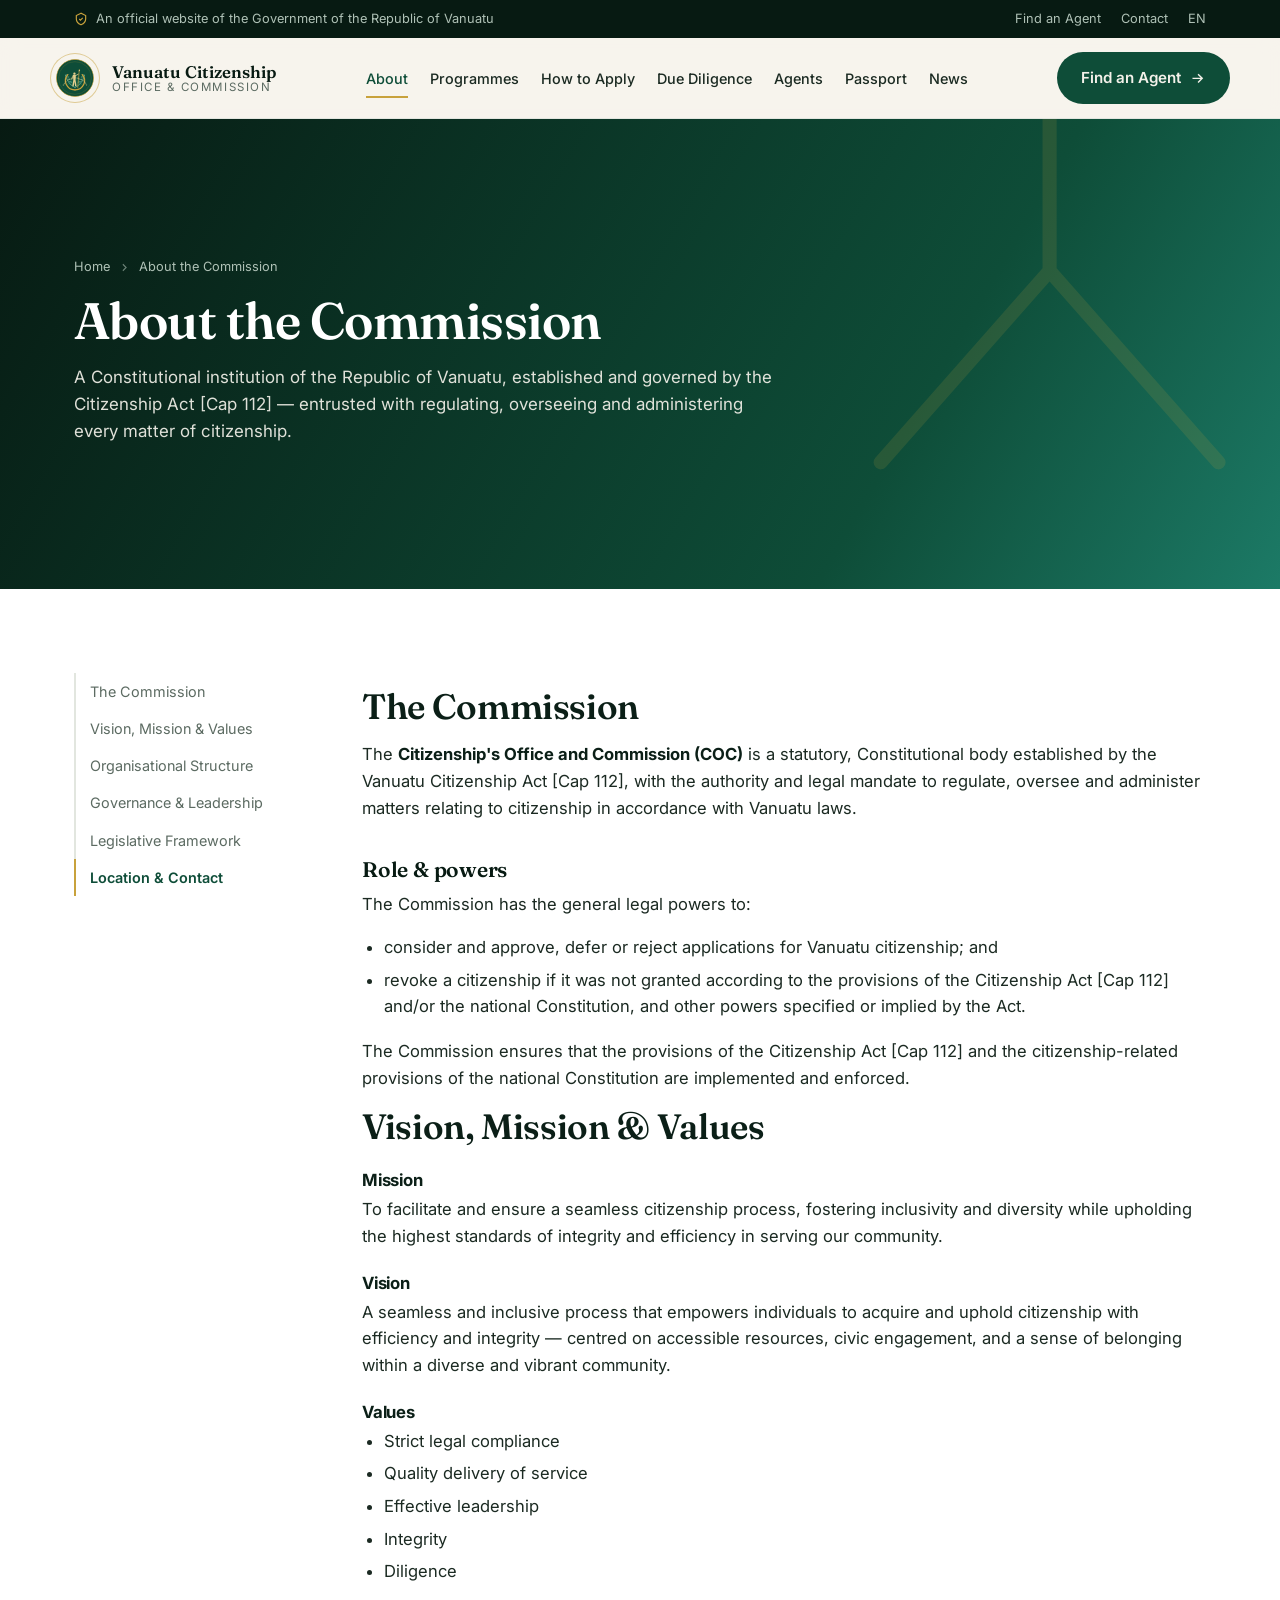
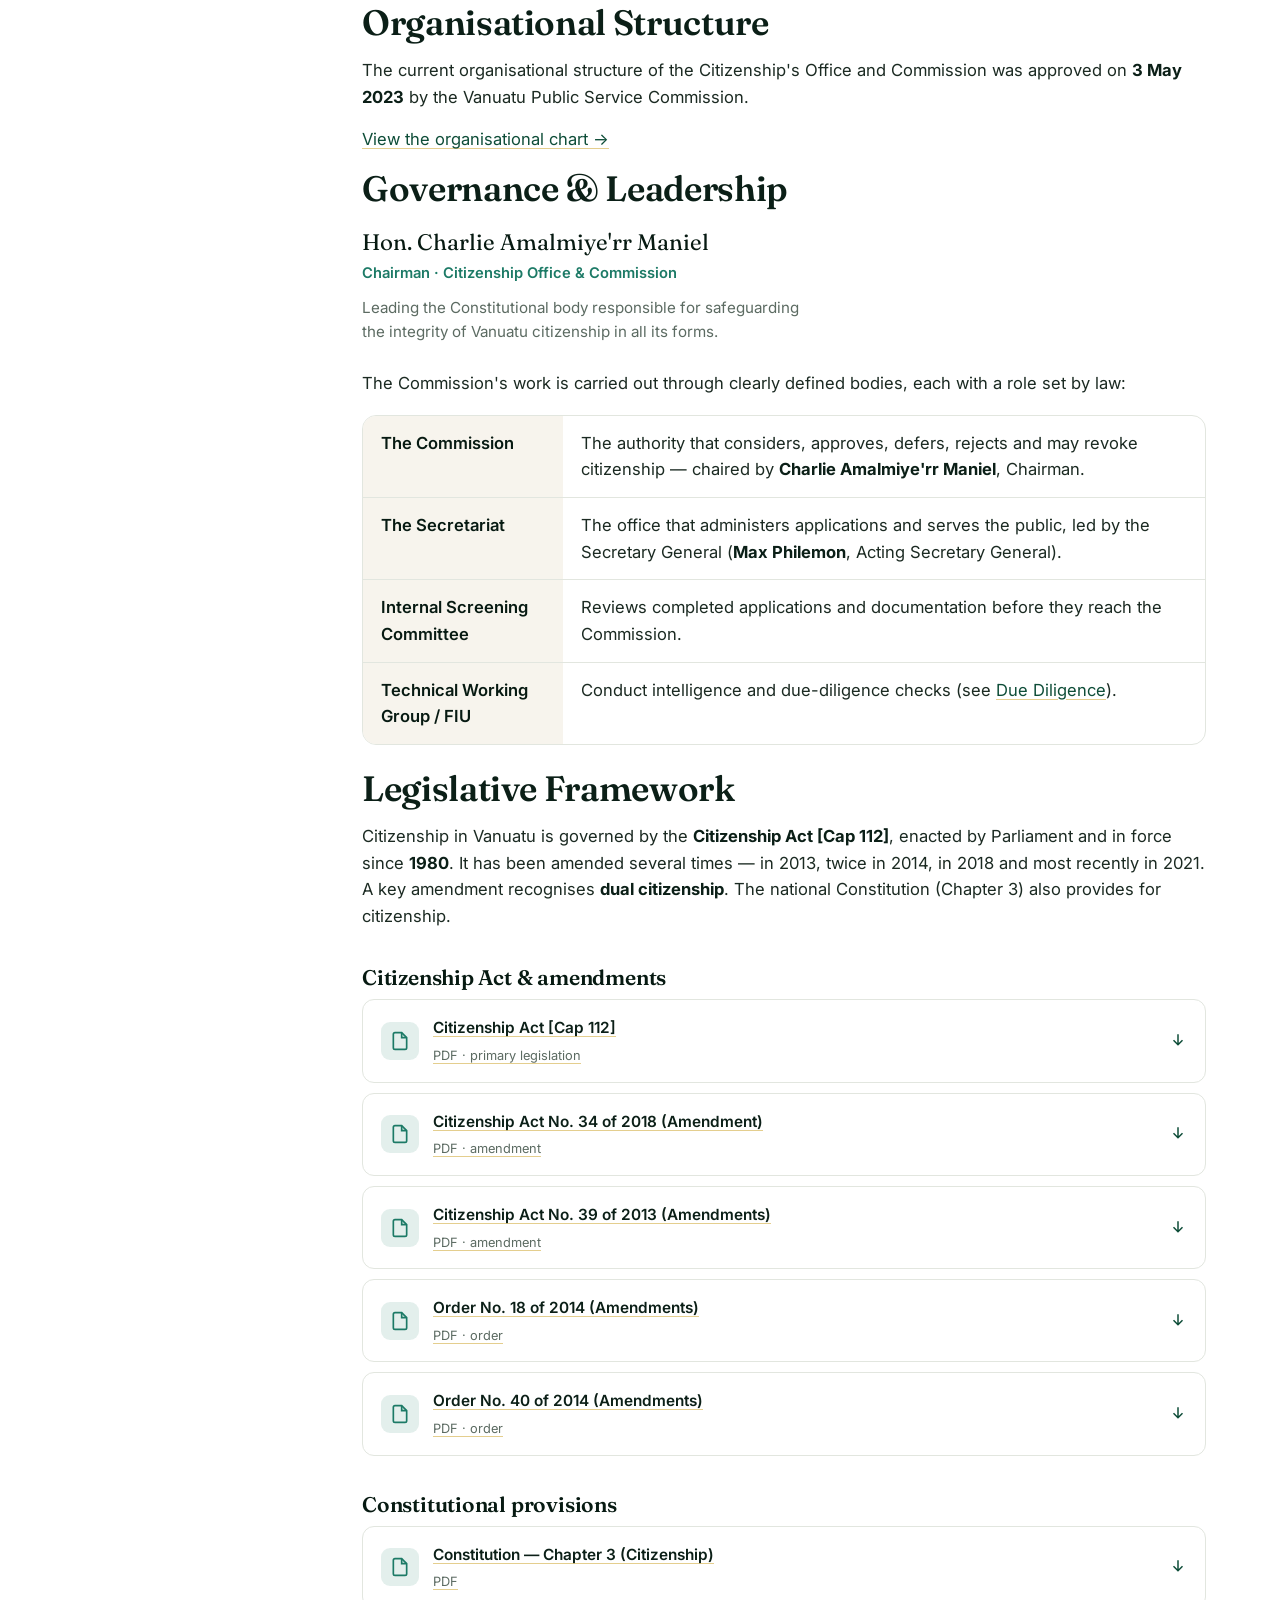
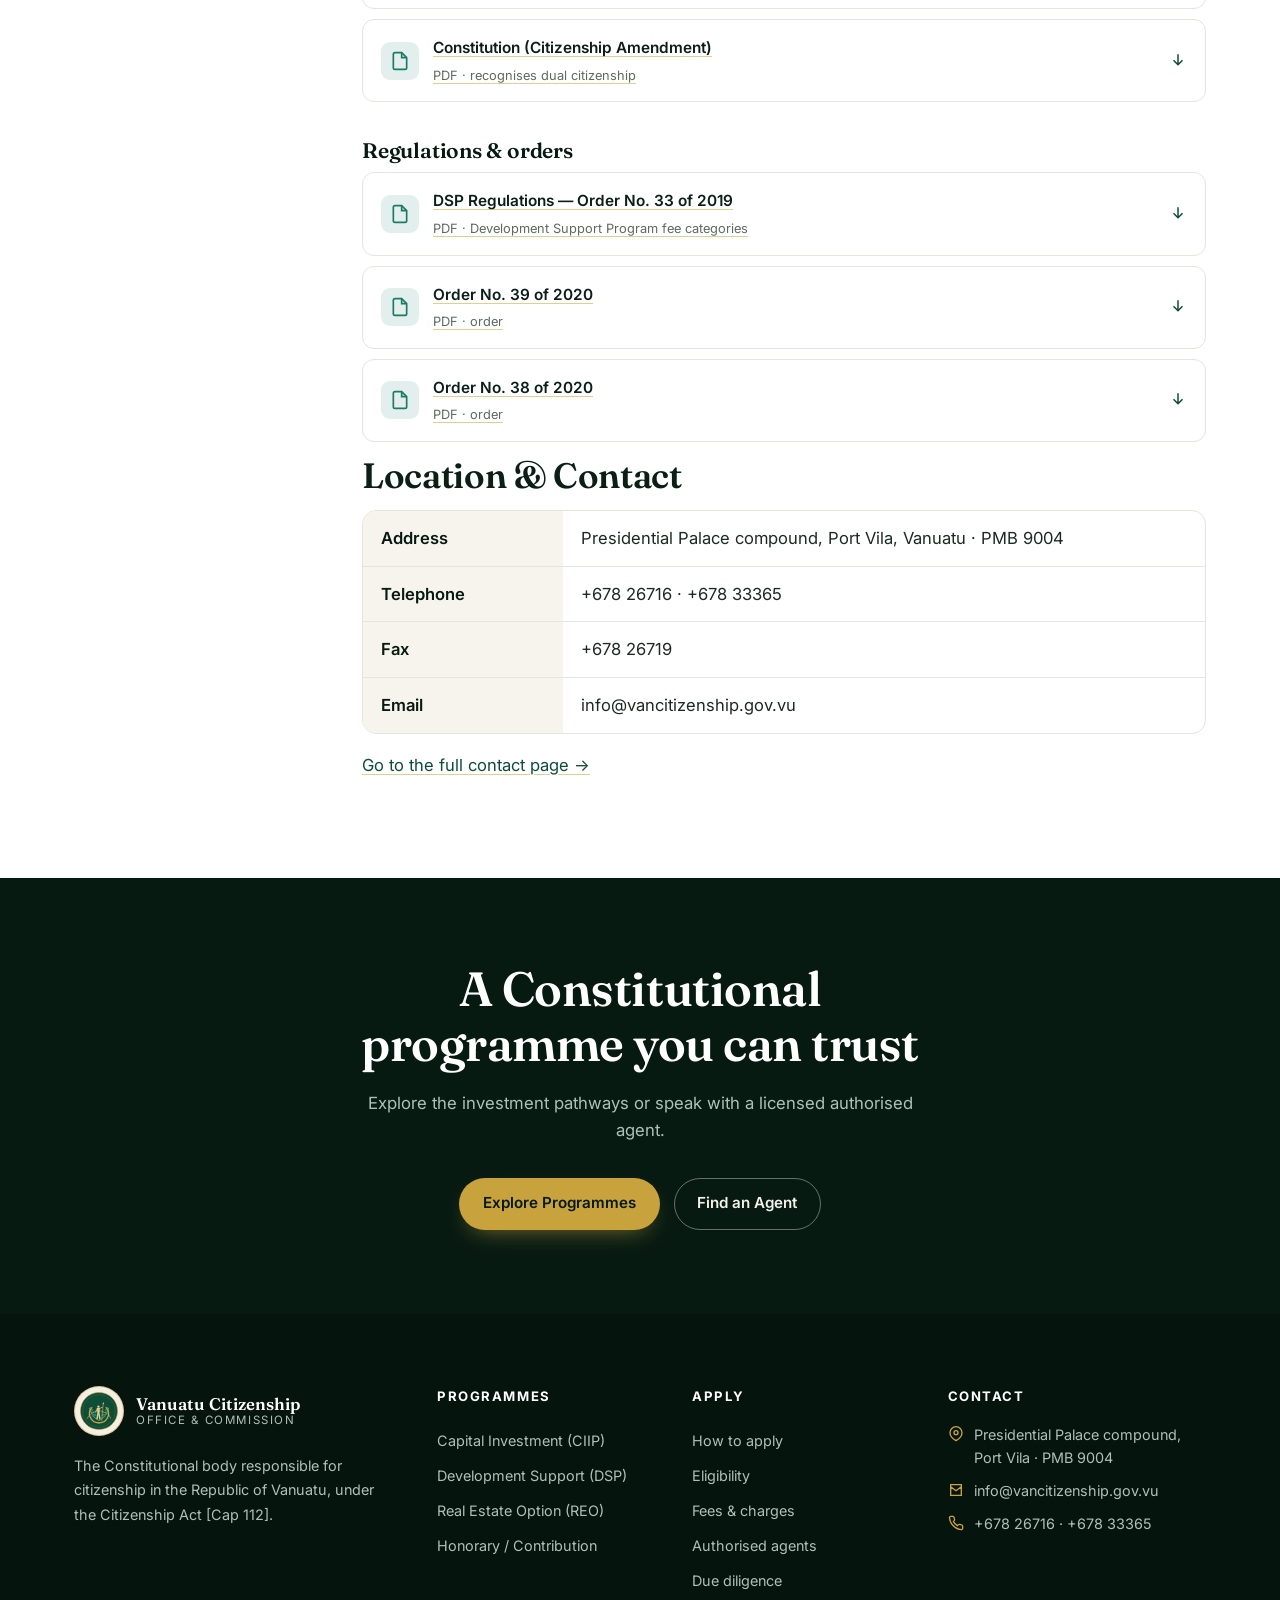
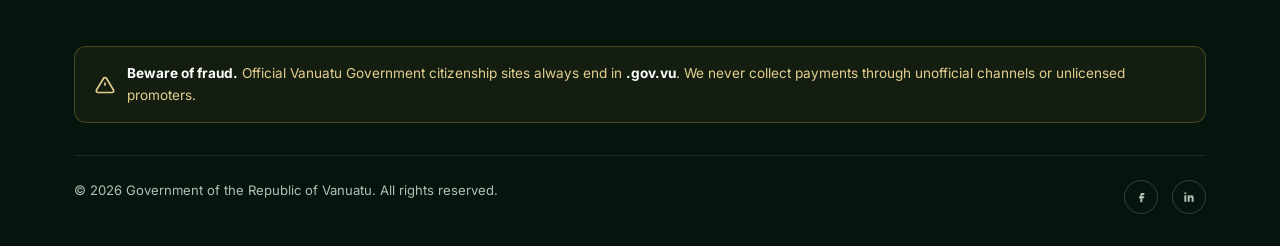
==== commit 53ba1672: "Refine site copy" ====
--- a/about.html
+++ b/about.html
@@ -47,7 +47,7 @@
   <div class="container">
     <div class="breadcrumb"><a href="index.html">Home</a><svg viewBox="0 0 24 24" fill="none" stroke="currentColor" stroke-width="2"><path d="m9 6 6 6-6 6"/></svg><span>About the Commission</span></div>
     <h1>About the Commission</h1>
-    <p>A Constitutional institution of the Republic of Vanuatu, established and governed by the Citizenship Act [Cap 112] — responsible for regulating, overseeing and administering all matters of citizenship.</p>
+    <p>A Constitutional institution of the Republic of Vanuatu, established and governed by the Citizenship Act [Cap 112] — entrusted with regulating, overseeing and administering every matter of citizenship.</p>
   </div>
 </section>
 
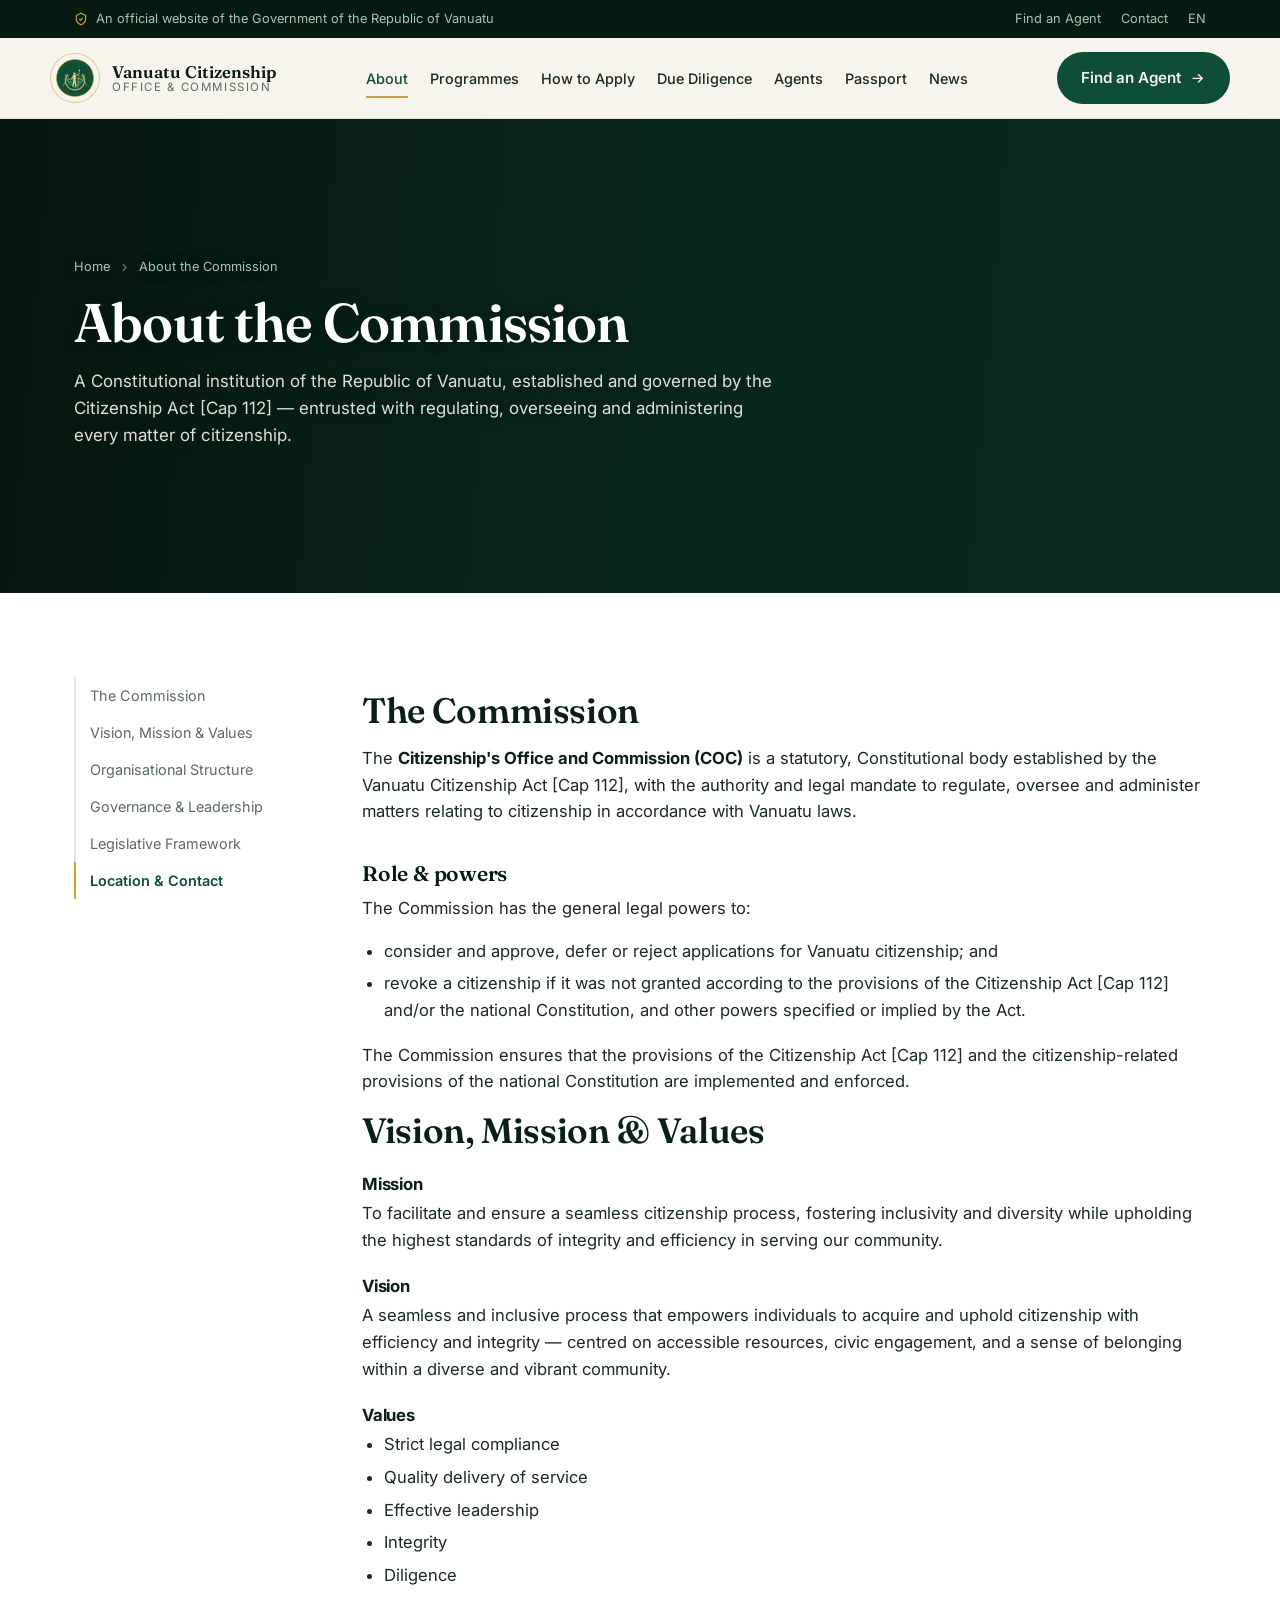
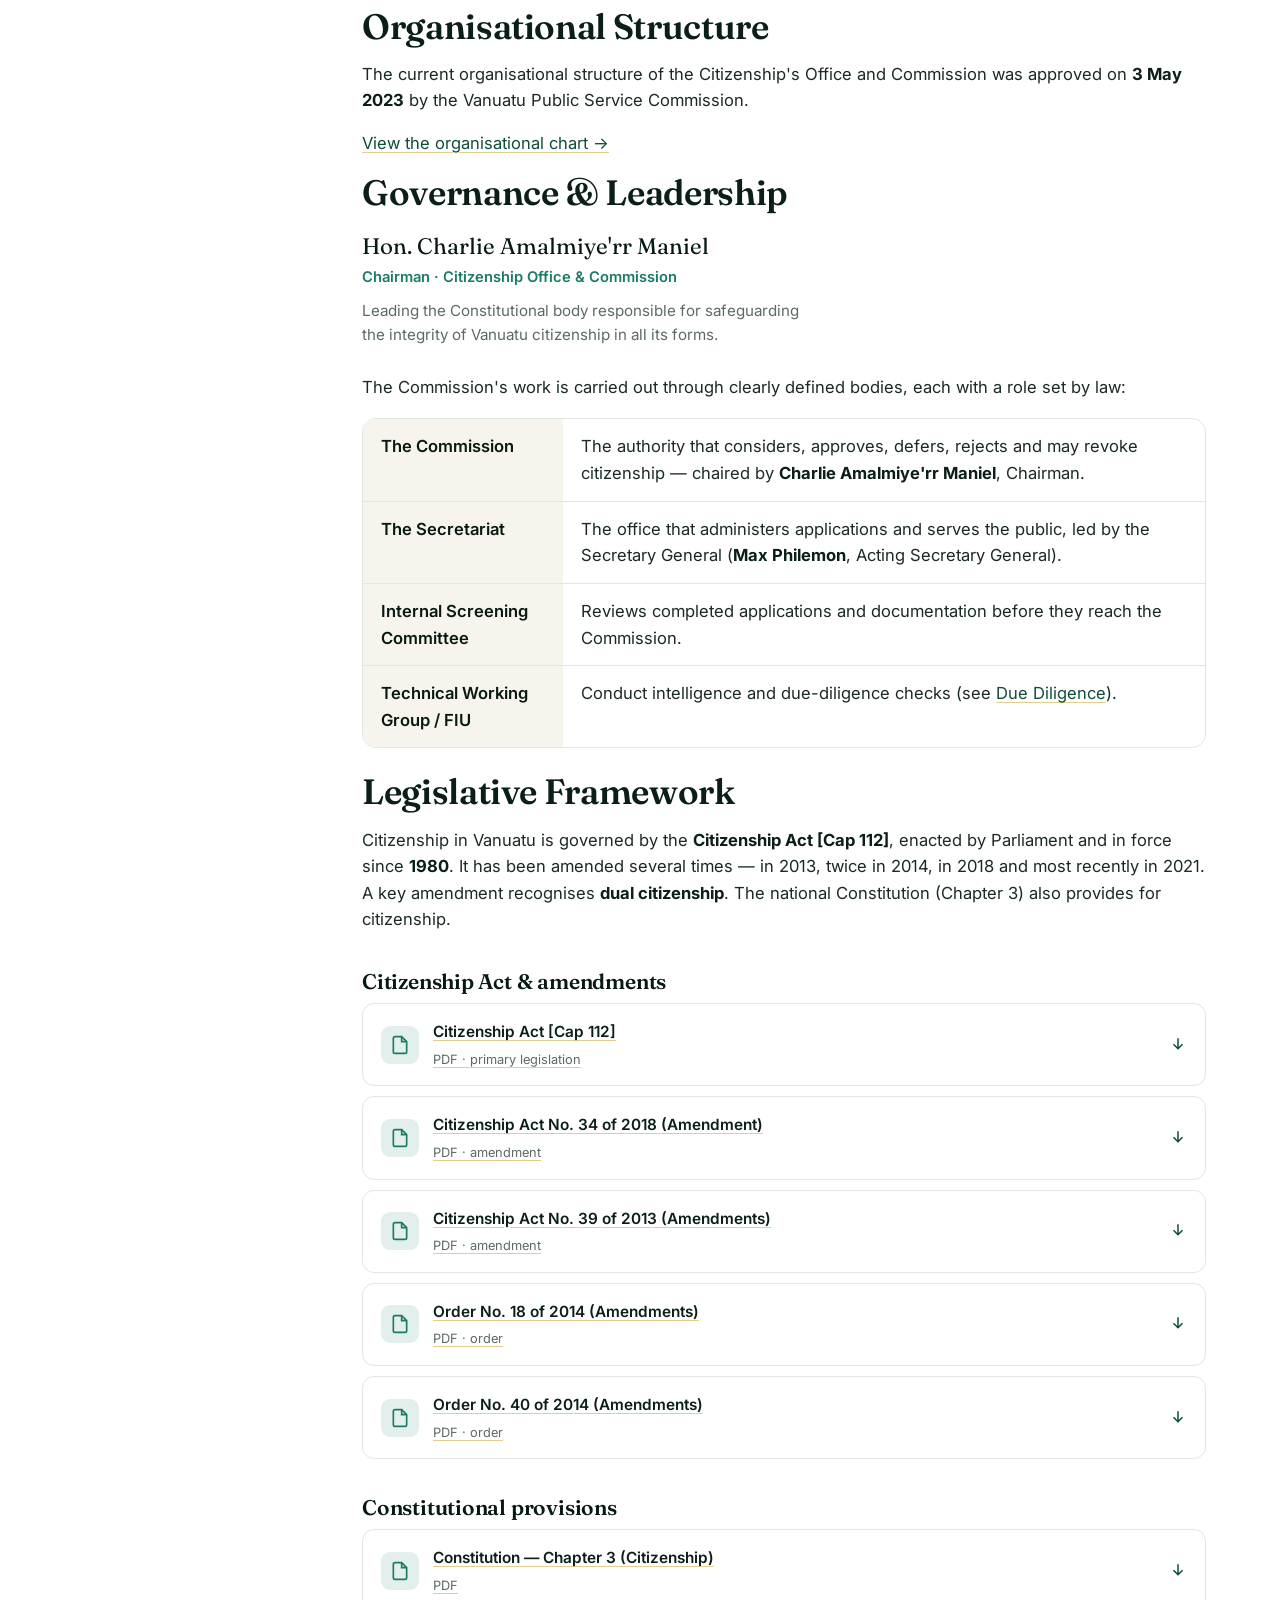
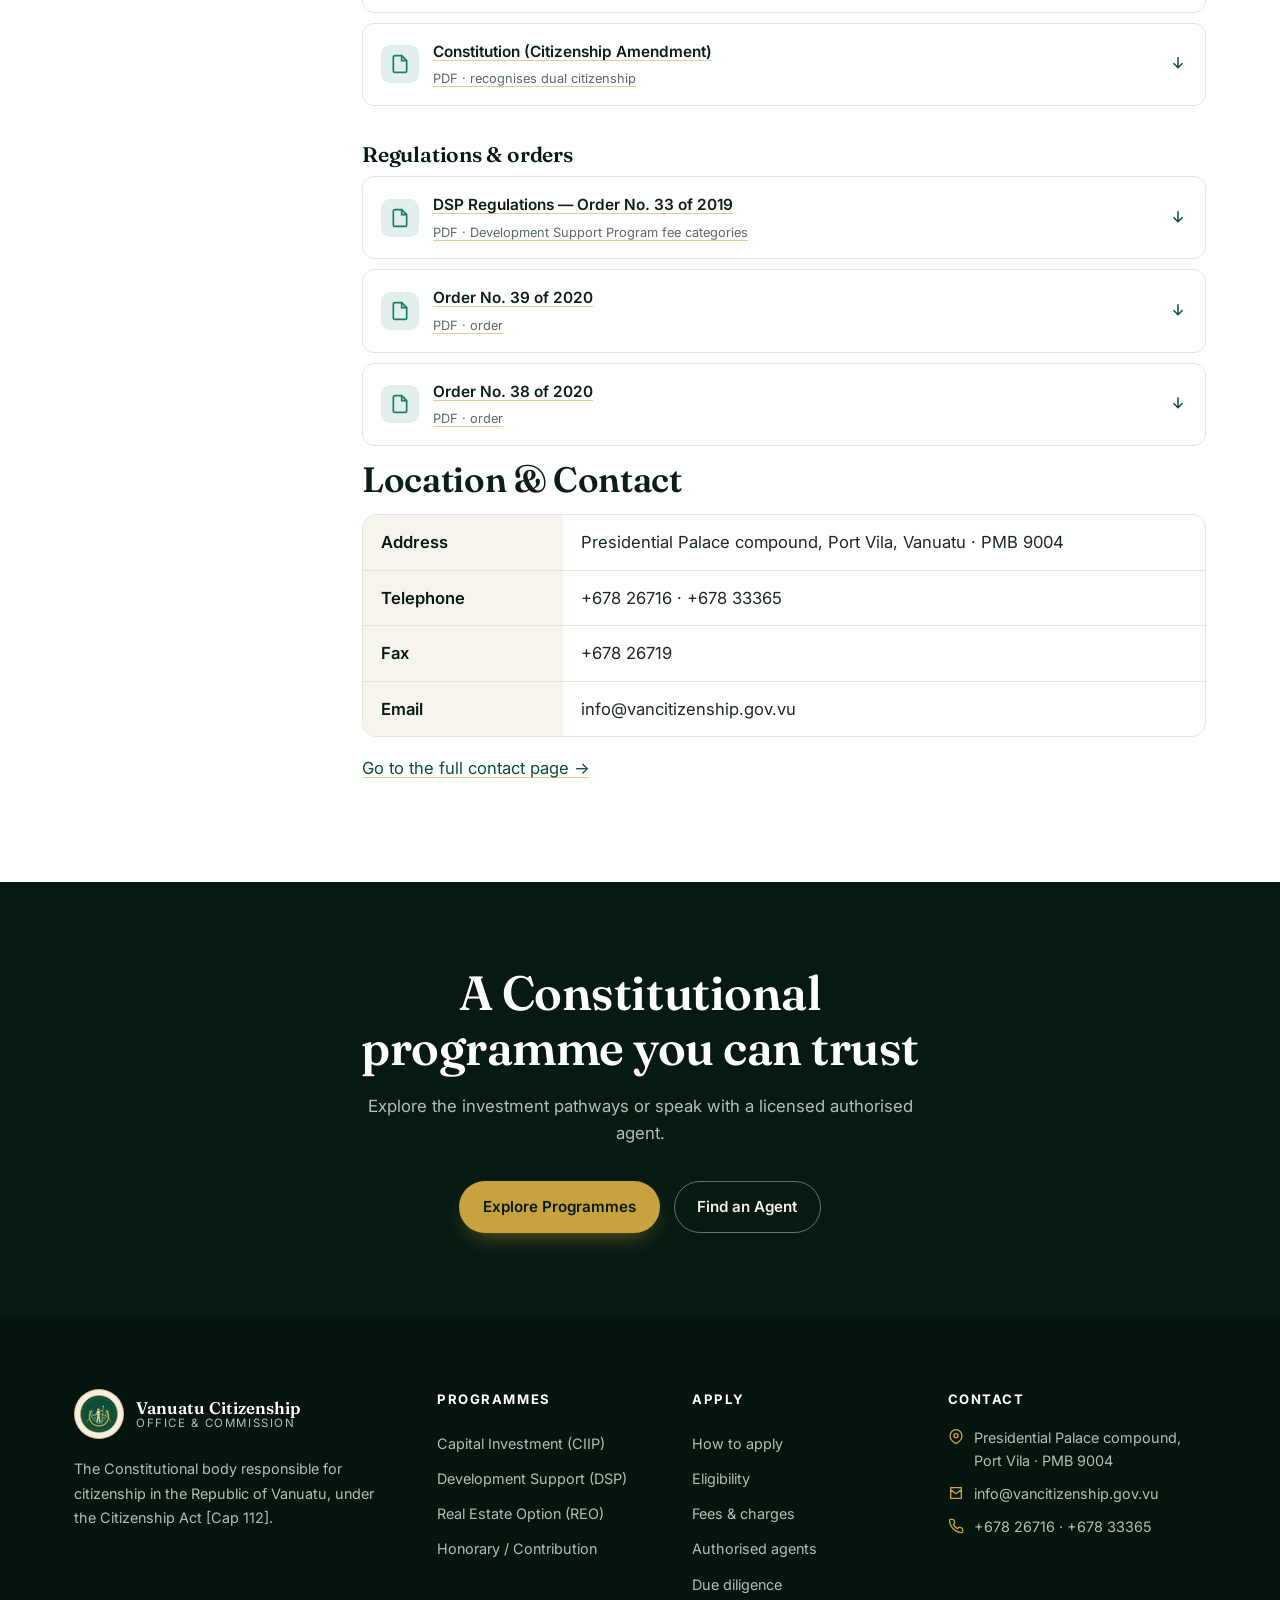
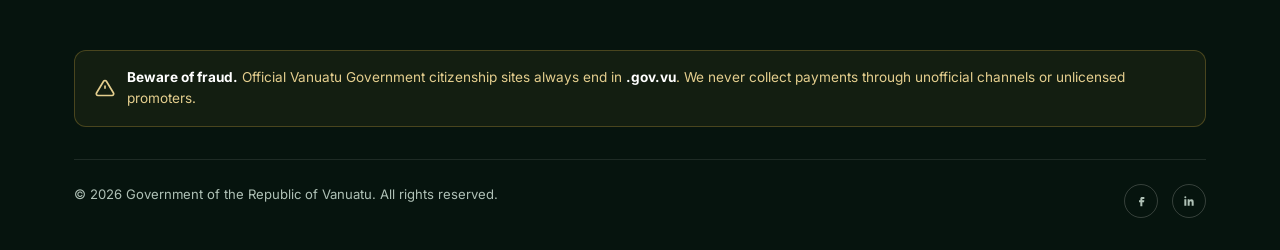
==== commit 7ff67def: "Photographic heroes + frosted-glass cards + visual polish" ====
--- a/about.html
+++ b/about.html
@@ -8,6 +8,7 @@
 <link rel="preconnect" href="https://fonts.googleapis.com" />
 <link rel="preconnect" href="https://fonts.gstatic.com" crossorigin />
 <link href="https://fonts.googleapis.com/css2?family=Fraunces:opsz,wght@9..144,400;9..144,500;9..144,600;9..144,700&family=Inter:wght@400;500;600;700&display=swap" rel="stylesheet" />
+<link rel="icon" type="image/svg+xml" href="assets/coat-of-arms.svg" />
 <link rel="stylesheet" href="assets/styles.css" />
 </head>
 <body>
--- a/assets/styles.css
+++ b/assets/styles.css
@@ -79,13 +79,13 @@
 .mpanel .btn{margin-top:22px;justify-content:center}
 
 /* Hero (home) */
-.hero{position:relative;background:radial-gradient(120% 130% at 80% -10%,#13694c 0%,var(--green) 38%,var(--green-700) 72%,var(--green-900) 100%);color:var(--on-dark);overflow:hidden;isolation:isolate}
+.hero{position:relative;background:linear-gradient(95deg,rgba(7,22,15,.88) 0%,rgba(8,40,30,.68) 52%,rgba(8,44,32,.46) 100%),url('https://images.unsplash.com/photo-1730149442413-d699650dfbe3?auto=format&fit=crop&w=2200&q=74') center/cover no-repeat;background-color:var(--green-900);color:var(--on-dark);overflow:hidden;isolation:isolate}
 .hero-grain{position:absolute;inset:0;opacity:.06;mix-blend-mode:overlay;pointer-events:none;background-image:url("data:image/svg+xml,%3Csvg xmlns='http://www.w3.org/2000/svg' width='160' height='160'%3E%3Cfilter id='n'%3E%3CfeTurbulence type='fractalNoise' baseFrequency='.8' numOctaves='2'/%3E%3C/filter%3E%3Crect width='100%25' height='100%25' filter='url(%23n)'/%3E%3C/svg%3E")}
 .hero-y{position:absolute;right:-6%;top:-8%;width:60%;max-width:760px;opacity:.16;pointer-events:none;z-index:-1}
 .hero .container{position:relative;z-index:2;padding-top:88px;padding-bottom:150px;max-width:980px}
 .eyebrow{display:inline-flex;align-items:center;gap:10px;font-family:var(--sans);font-size:.78rem;font-weight:600;letter-spacing:.18em;text-transform:uppercase;color:var(--gold-soft)}
 .eyebrow::before{content:"";width:28px;height:1.5px;background:var(--gold)}
-.hero h1{color:#fff;font-size:clamp(2.5rem,6vw,4.5rem);font-weight:600;margin:22px 0 0;max-width:14ch}
+.hero h1{color:#fff;font-size:clamp(2.7rem,6.2vw,4.8rem);font-weight:600;margin:22px 0 0;max-width:14ch;letter-spacing:-.02em}
 .hero .lead{font-size:clamp(1.05rem,1.7vw,1.32rem);color:var(--on-dark);max-width:60ch;margin-top:24px;opacity:.95}
 .hero-actions{display:flex;gap:14px;flex-wrap:wrap;margin-top:38px}
 .hero-assure{margin-top:42px;display:flex;align-items:center;gap:14px;flex-wrap:wrap;font-size:.86rem;color:var(--on-dark-muted);max-width:70ch}
@@ -100,7 +100,7 @@
   -webkit-mask:radial-gradient(135% 110% at 72% 16%, #000 32%, transparent 80%);
   mask:radial-gradient(135% 110% at 72% 16%, #000 32%, transparent 80%)}
 .hero-map{position:absolute;top:50%;left:40%;transform:translateY(-50%);height:150%;width:auto;opacity:.5;z-index:0;pointer-events:none;user-select:none;filter:invert(70%) sepia(46%) saturate(700%) hue-rotate(1deg) brightness(97%) contrast(86%);-webkit-mask-image:radial-gradient(130% 120% at 32% 50%,#000 55%,transparent 90%);mask-image:radial-gradient(130% 120% at 32% 50%,#000 55%,transparent 90%)}
-.hero-coords{position:absolute;right:30px;bottom:108px;z-index:2;text-align:right;pointer-events:none}
+.hero-coords{position:absolute;right:30px;bottom:108px;z-index:2;text-align:right;pointer-events:none;text-shadow:0 1px 10px rgba(7,20,13,.6)}
 .hero-coords b{display:block;font-family:var(--sans);font-size:.72rem;font-weight:600;letter-spacing:.26em;text-transform:uppercase;color:var(--gold-soft);opacity:.82}
 .hero-coords span{display:block;font-size:.64rem;letter-spacing:.16em;color:var(--on-dark-muted);opacity:.62;margin-top:5px}
 @media(max-width:760px){
@@ -109,10 +109,13 @@
 }
 
 /* Sub-page hero (inner pages) */
-.subhero{position:relative;background:linear-gradient(120deg,var(--green-900),var(--green) 70%,var(--teal));color:var(--on-dark);overflow:hidden;isolation:isolate}
+.subhero{position:relative;background:linear-gradient(95deg,rgba(7,22,15,.84) 0%,rgba(9,48,36,.62) 58%,rgba(11,64,50,.42) 100%),url('https://images.unsplash.com/photo-1602587557684-11163fe60c87?auto=format&fit=crop&w=2000&q=72') center/cover no-repeat;background-color:var(--green-900);color:var(--on-dark);overflow:hidden;isolation:isolate}
+.subhero .hero-y{display:none}
+.hero .container,.subhero .container{text-shadow:0 1px 14px rgba(7,18,12,.45)}
+::selection{background:var(--gold);color:var(--green-900)}
 .subhero .hero-y{opacity:.14;top:-30%;right:-4%;width:44%}
 .subhero .container{position:relative;z-index:2;padding:54px 24px 60px}
-.subhero h1{color:#fff;font-size:clamp(2rem,4.4vw,3.2rem);margin-top:14px;max-width:20ch}
+.subhero h1{color:#fff;font-size:clamp(2.1rem,4.6vw,3.4rem);margin-top:14px;max-width:20ch;letter-spacing:-.015em}
 .subhero p{color:var(--on-dark);opacity:.92;margin-top:14px;max-width:64ch;font-size:1.06rem}
 .breadcrumb{display:flex;gap:8px;align-items:center;font-size:.8rem;color:var(--on-dark-muted);flex-wrap:wrap}
 .breadcrumb a:hover{color:#fff}
@@ -130,13 +133,13 @@
 section{padding:84px 0}
 .section-sm{padding:56px 0}
 .bg-paper{background:var(--paper)} .bg-sand{background:var(--sand)} .bg-mist{background:var(--mist)}
-.bg-green{background:var(--green);color:var(--on-dark)}
+.bg-green{background:radial-gradient(120% 130% at 50% -10%,#13694c 0%,var(--green) 52%,var(--green-700) 100%);color:var(--on-dark)}
 .sec-head{max-width:66ch}
 .sec-head.center{margin:0 auto;text-align:center}
 .sec-head .eyebrow{color:var(--teal)}
 .sec-head h2{font-size:clamp(1.9rem,3.6vw,2.9rem);margin-top:16px}
 .sec-head p{margin-top:16px;color:var(--muted);font-size:1.08rem}
-.bg-green .sec-head h2{color:#fff}.bg-green .sec-head .eyebrow{color:var(--gold-soft)}.bg-green .sec-head p{color:var(--on-dark-muted)}
+.bg-green .sec-head h2{color:#fff;text-shadow:0 1px 14px rgba(6,16,11,.5)}.bg-green .sec-head .eyebrow{color:var(--gold-soft)}.bg-green .sec-head p{color:#dbe7df;text-shadow:0 1px 12px rgba(6,16,11,.5)}
 
 /* Prose / content typography */
 .prose{max-width:74ch;font-size:1.04rem;color:var(--text)}
@@ -187,12 +190,12 @@
 
 /* Benefits / dark grid */
 .darkgrid{display:grid;gap:20px}
-.darkcell{padding:26px;border:1px solid rgba(243,241,233,.16);border-radius:var(--r);background:rgba(255,255,255,.03);transition:background .3s,transform .3s}
-.darkcell:hover{background:rgba(255,255,255,.07);transform:translateY(-3px)}
+.darkcell{padding:26px;border:1px solid rgba(243,241,233,.2);border-radius:var(--r);background:rgba(7,24,17,.56);backdrop-filter:blur(8px) saturate(115%);-webkit-backdrop-filter:blur(8px) saturate(115%);transition:background .3s,transform .3s}
+.darkcell:hover{background:rgba(7,24,17,.7);transform:translateY(-3px)}
 .darkcell .ic{width:42px;height:42px;border-radius:10px;background:rgba(200,162,60,.16);display:flex;align-items:center;justify-content:center;margin-bottom:16px}
 .darkcell .ic svg{width:22px;height:22px;color:var(--gold-soft)}
-.darkcell h4{font-family:var(--sans);font-size:1.05rem;font-weight:700;color:#fff}
-.darkcell p{font-size:.9rem;color:var(--on-dark-muted);margin-top:6px}
+.darkcell h4{font-family:var(--sans);font-size:1.05rem;font-weight:700;color:#fff;text-shadow:0 1px 8px rgba(6,16,11,.55)}
+.darkcell p{font-size:.9rem;color:#d8e5dc;margin-top:6px;text-shadow:0 1px 8px rgba(6,16,11,.55)}
 
 /* Process steps */
 .steps{display:grid;grid-template-columns:repeat(6,1fr);gap:18px;position:relative}
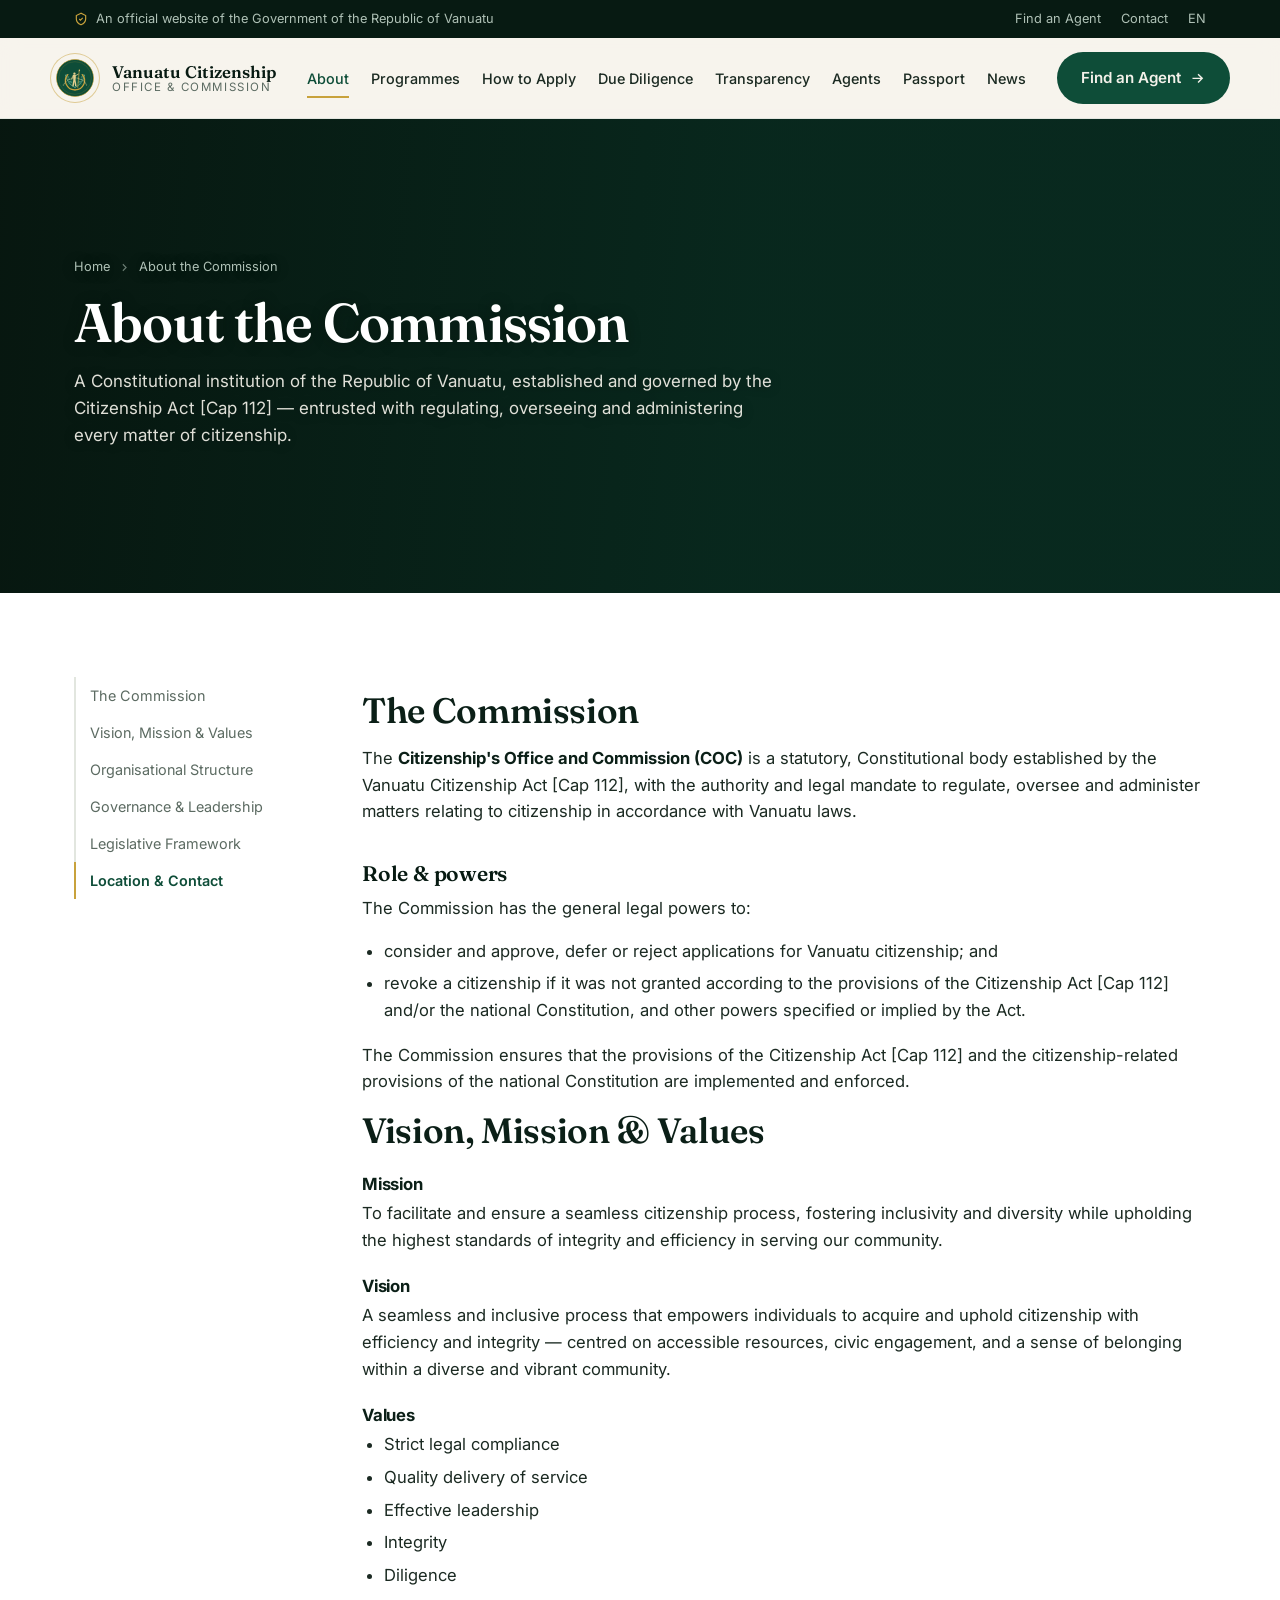
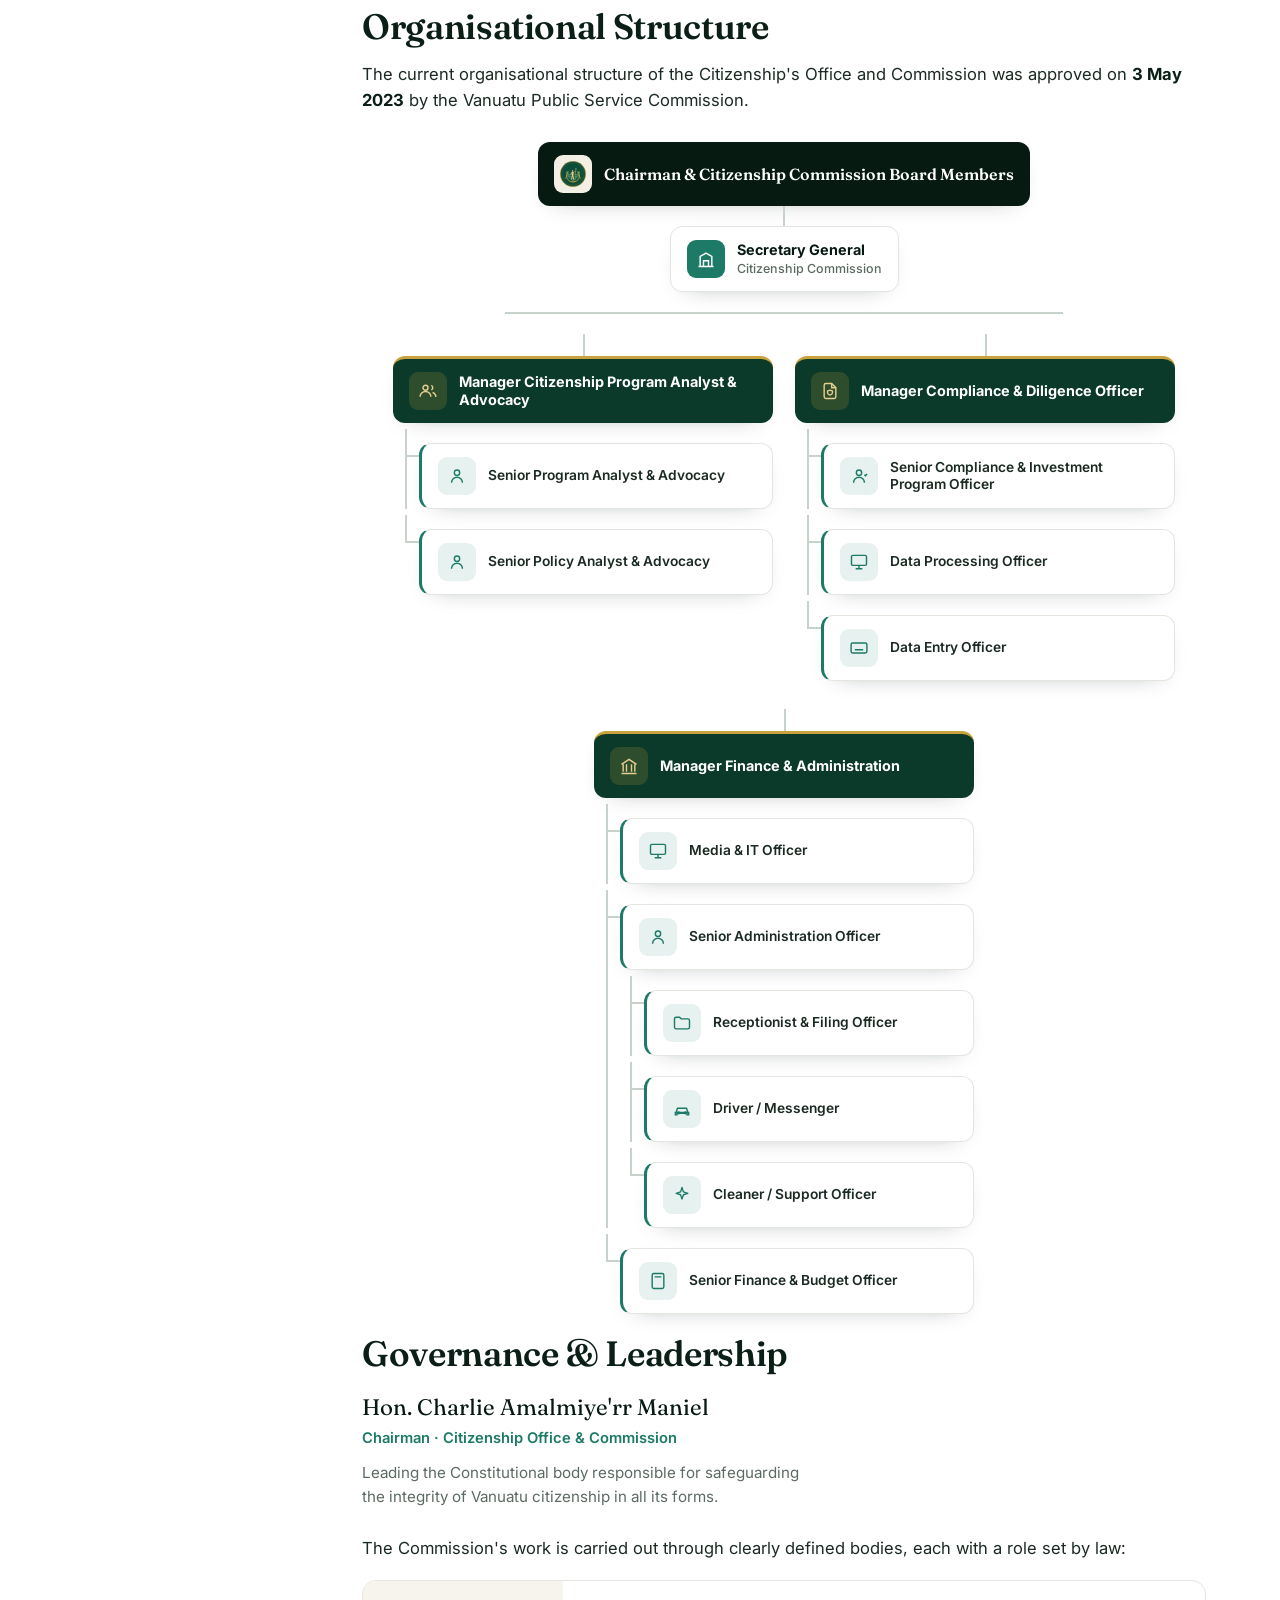
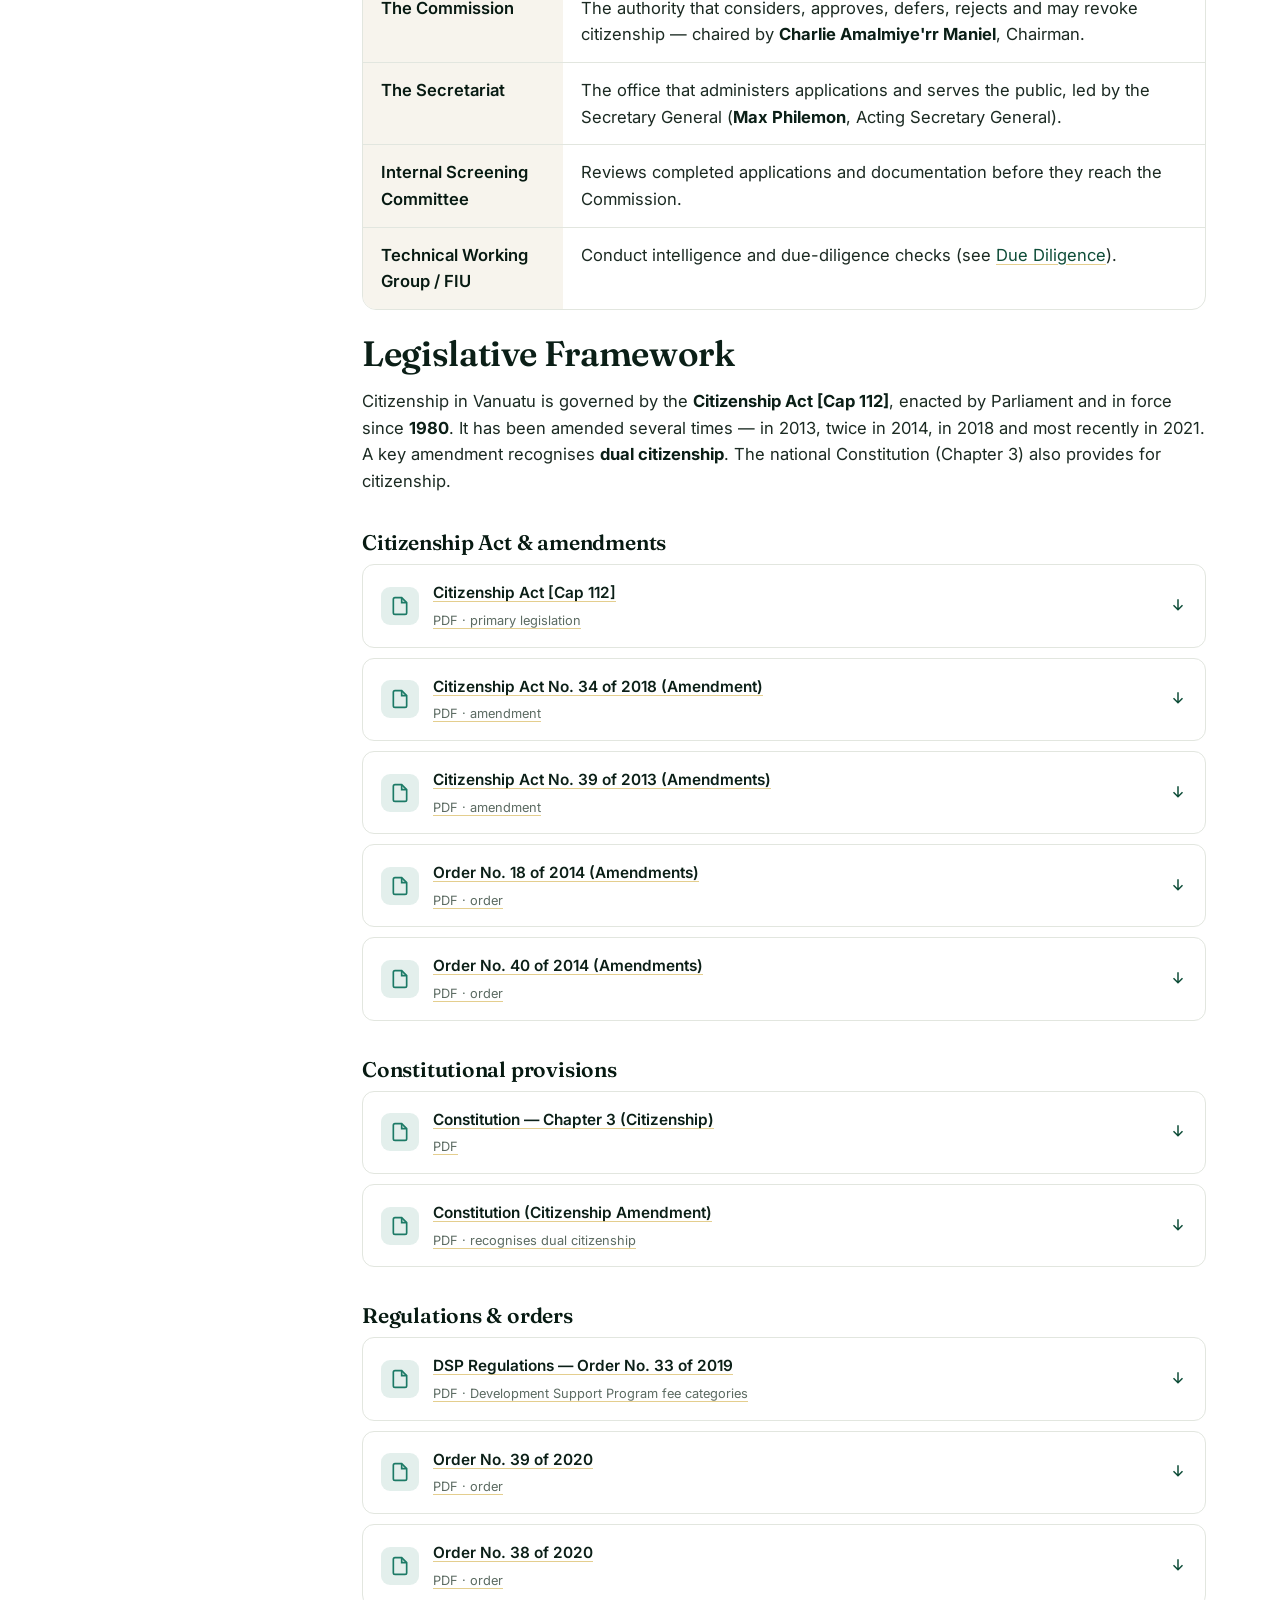
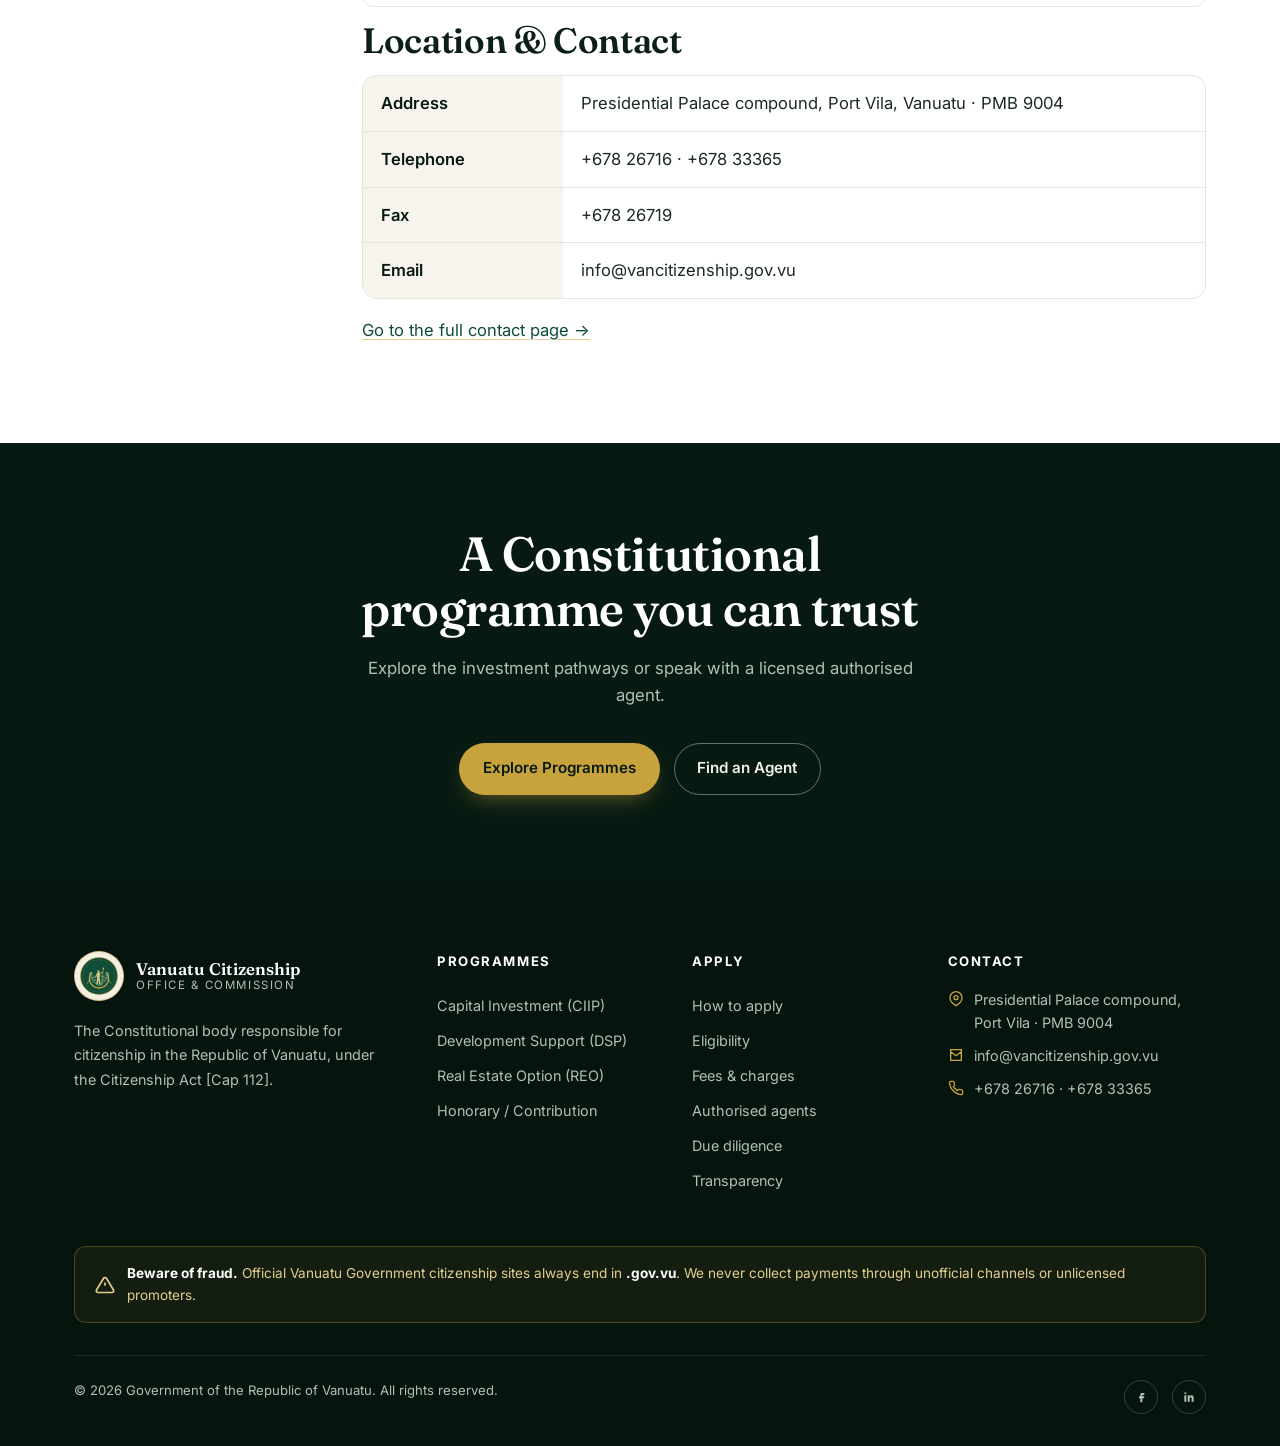
==== commit 94a28330: "Add Transparency & Accountability page; native org chart on About; site-wide nav + cross-links" ====
--- a/about.html
+++ b/about.html
@@ -26,7 +26,7 @@
     <a data-nav="about.html" href="about.html">About</a>
     <a data-nav="programmes.html" href="programmes.html">Programmes</a>
     <a data-nav="how-to-apply.html" href="how-to-apply.html">How to Apply</a>
-    <a data-nav="due-diligence.html" href="due-diligence.html">Due Diligence</a>
+    <a data-nav="due-diligence.html" href="due-diligence.html">Due Diligence</a><a data-nav="transparency.html" href="transparency.html">Transparency</a>
     <a data-nav="agents.html" href="agents.html">Agents</a>
     <a data-nav="passport.html" href="passport.html">Passport</a>
     <a data-nav="news.html" href="news.html">News</a>
@@ -38,7 +38,7 @@
 </div></header>
 <div class="mpanel" id="mpanel" aria-hidden="true">
   <div class="mtop"><span class="brand-txt"><b style="color:#fff;font-family:var(--serif)">Vanuatu Citizenship</b></span><button class="mclose" id="close-menu" aria-label="Close menu"><svg viewBox="0 0 24 24" fill="none" stroke="currentColor" stroke-width="2"><path d="M6 6l12 12M18 6 6 18"/></svg></button></div>
-  <nav aria-label="Mobile"><a href="about.html">About</a><a href="programmes.html">Programmes</a><a href="how-to-apply.html">How to Apply</a><a href="due-diligence.html">Due Diligence</a><a href="agents.html">Authorised Agents</a><a href="passport.html">Passport</a><a href="news.html">News</a><a href="contact.html">Contact</a></nav>
+  <nav aria-label="Mobile"><a href="about.html">About</a><a href="programmes.html">Programmes</a><a href="how-to-apply.html">How to Apply</a><a href="due-diligence.html">Due Diligence</a><a href="transparency.html">Transparency</a><a href="agents.html">Authorised Agents</a><a href="passport.html">Passport</a><a href="news.html">News</a><a href="contact.html">Contact</a></nav>
   <a class="btn btn-gold" href="agents.html">Find an Authorised Agent</a>
 </div>
 
@@ -95,7 +95,75 @@
         <div id="structure" class="anchor">
           <h2>Organisational Structure</h2>
           <p>The current organisational structure of the Citizenship's Office and Commission was approved on <strong>3 May 2023</strong> by the Vanuatu Public Service Commission.</p>
-          <p><a href="https://vancitizenship.gov.vu/images/structure.png" target="_blank" rel="noopener">View the organisational chart →</a></p>
+          <style>
+          .orgchart{--oc-deep:#071A12;--oc-dark:#0B3A2A;--oc-gold:#C8A23C;--oc-goldsoft:#E4CE8E;--oc-teal:#1C7A66;--oc-ln:#C7D2CB;margin:28px 0 10px;font-family:var(--sans)}
+          .orgchart .oc-top{display:flex;flex-direction:column;align-items:center}
+          .orgchart .vline{width:2px;height:20px;background:var(--oc-ln)}
+          .orgchart .ocard{display:flex;align-items:center;gap:12px;border-radius:12px;padding:13px 16px;line-height:1.25;box-shadow:var(--shadow-sm)}
+          .orgchart .oc-ic{flex:none;width:38px;height:38px;border-radius:9px;display:flex;align-items:center;justify-content:center}
+          .orgchart .oc-ic svg{width:20px;height:20px}.orgchart .oc-ic img{width:26px;height:26px}
+          .orgchart .oc-t{font-weight:700;font-size:.9rem;color:var(--text)}
+          .orgchart .oc-t small{display:block;font-weight:500;font-size:.78rem;color:var(--muted);margin-top:2px}
+          .orgchart .ocard-exec{background:var(--oc-deep);max-width:540px}
+          .orgchart .ocard-exec .oc-ic{background:#F4EFE4}
+          .orgchart .ocard-exec .oc-t{color:#fff;font-family:var(--serif);font-weight:600;font-size:1rem}
+          .orgchart .ocard-sg{background:#fff;border:1px solid var(--line);max-width:430px}
+          .orgchart .ocard-sg .oc-ic{background:var(--oc-teal);color:#fff}.orgchart .ocard-sg .oc-t{color:var(--green-900)}
+          .orgchart .oc-cols{display:flex;gap:22px;justify-content:center;flex-wrap:wrap;position:relative;margin-top:20px;padding-top:22px}
+          .orgchart .oc-cols::before{content:"";position:absolute;top:0;left:17%;right:17%;height:2px;background:var(--oc-ln)}
+          .orgchart .ocol{flex:1 1 300px;min-width:268px;max-width:380px;position:relative;padding-top:22px}
+          .orgchart .ocol::before{content:"";position:absolute;top:0;left:50%;width:2px;height:22px;background:var(--oc-ln)}
+          .orgchart .ocard-mgr{background:var(--oc-dark);border-top:3px solid var(--oc-gold)}
+          .orgchart .ocard-mgr .oc-ic{background:rgba(200,162,60,.18);color:var(--oc-goldsoft)}.orgchart .ocard-mgr .oc-t{color:#fff}
+          .orgchart .replist{list-style:none;margin:0;padding-left:26px}
+          .orgchart .replist>li{position:relative;padding-top:14px}
+          .orgchart .replist>li::before{content:"";position:absolute;left:-14px;top:0;bottom:0;border-left:2px solid var(--oc-ln)}
+          .orgchart .replist>li::after{content:"";position:absolute;left:-14px;top:26px;width:14px;border-top:2px solid var(--oc-ln)}
+          .orgchart .replist>li:last-child::before{bottom:auto;height:26px}
+          .orgchart .ocard-rep{background:#fff;border:1px solid var(--line);border-left:3px solid var(--oc-teal)}
+          .orgchart .ocard-rep .oc-ic{background:rgba(28,122,102,.1);color:var(--oc-teal)}
+          .orgchart .ocard-rep .oc-t{font-weight:600;font-size:.86rem}
+          .orgchart .replist .sub{padding-left:24px;margin-top:2px}
+          @media(max-width:880px){.orgchart .oc-cols{flex-direction:column;align-items:stretch;gap:10px}.orgchart .oc-cols::before,.orgchart .ocol::before{display:none}.orgchart .ocol{max-width:none;padding-top:14px}}
+          </style>
+          <div class="orgchart" role="img" aria-label="Organisational structure: Chairman and Citizenship Commission Board Members; Secretary General; three managers — Citizenship Program Analyst & Advocacy, Compliance & Diligence, and Finance & Administration — each with their reporting officers.">
+            <div class="oc-top">
+              <div class="ocard ocard-exec"><span class="oc-ic"><img src="https://commons.wikimedia.org/wiki/Special:FilePath/Coat_of_arms_of_Vanuatu.svg" onerror="this.onerror=null;this.src='assets/coat-of-arms.svg'" alt="" /></span><div class="oc-t">Chairman &amp; Citizenship Commission Board Members</div></div>
+              <span class="vline"></span>
+              <div class="ocard ocard-sg"><span class="oc-ic"><svg viewBox="0 0 24 24" fill="none" stroke="currentColor" stroke-width="1.7"><path d="M3 21h18M5 21V9l7-4 7 4v12M9 21v-7h6v7"/></svg></span><div class="oc-t">Secretary General<small>Citizenship Commission</small></div></div>
+            </div>
+            <div class="oc-cols">
+              <div class="ocol">
+                <div class="ocard ocard-mgr"><span class="oc-ic"><svg viewBox="0 0 24 24" fill="none" stroke="currentColor" stroke-width="1.7"><circle cx="9" cy="8" r="3"/><path d="M2.5 19a6.5 6.5 0 0 1 13 0"/><path d="M16 5.3a3 3 0 0 1 0 5.4M21.5 19a6 6 0 0 0-4-5.3"/></svg></span><div class="oc-t">Manager Citizenship Program Analyst &amp; Advocacy</div></div>
+                <ul class="replist">
+                  <li><div class="ocard ocard-rep"><span class="oc-ic"><svg viewBox="0 0 24 24" fill="none" stroke="currentColor" stroke-width="1.7"><circle cx="12" cy="8" r="3.2"/><path d="M5.5 20a6.5 6.5 0 0 1 13 0"/></svg></span><div class="oc-t">Senior Program Analyst &amp; Advocacy</div></div></li>
+                  <li><div class="ocard ocard-rep"><span class="oc-ic"><svg viewBox="0 0 24 24" fill="none" stroke="currentColor" stroke-width="1.7"><circle cx="12" cy="8" r="3.2"/><path d="M5.5 20a6.5 6.5 0 0 1 13 0"/></svg></span><div class="oc-t">Senior Policy Analyst &amp; Advocacy</div></div></li>
+                </ul>
+              </div>
+              <div class="ocol">
+                <div class="ocard ocard-mgr"><span class="oc-ic"><svg viewBox="0 0 24 24" fill="none" stroke="currentColor" stroke-width="1.7"><path d="M14 3H7a2 2 0 0 0-2 2v14a2 2 0 0 0 2 2h10a2 2 0 0 0 2-2V8z"/><path d="M14 3v5h5"/><path d="M12 11l3 1.1v1.6c0 1.7-1.3 2.6-3 3.2-1.7-.6-3-1.5-3-3.2v-1.6z"/></svg></span><div class="oc-t">Manager Compliance &amp; Diligence Officer</div></div>
+                <ul class="replist">
+                  <li><div class="ocard ocard-rep"><span class="oc-ic"><svg viewBox="0 0 24 24" fill="none" stroke="currentColor" stroke-width="1.7"><circle cx="12" cy="8" r="3.2"/><path d="M5.5 20a6.5 6.5 0 0 1 13 0"/><path d="m18.5 10.5 1.2 1.2 2-2.2"/></svg></span><div class="oc-t">Senior Compliance &amp; Investment Program Officer</div></div></li>
+                  <li><div class="ocard ocard-rep"><span class="oc-ic"><svg viewBox="0 0 24 24" fill="none" stroke="currentColor" stroke-width="1.7"><rect x="3" y="4" width="18" height="12" rx="1.6"/><path d="M8 20h8M12 16v4"/></svg></span><div class="oc-t">Data Processing Officer</div></div></li>
+                  <li><div class="ocard ocard-rep"><span class="oc-ic"><svg viewBox="0 0 24 24" fill="none" stroke="currentColor" stroke-width="1.7"><rect x="2.5" y="6" width="19" height="12" rx="2"/><path d="M7 14h10M7 10.5h.01M11 10.5h.01M15 10.5h.01"/></svg></span><div class="oc-t">Data Entry Officer</div></div></li>
+                </ul>
+              </div>
+              <div class="ocol">
+                <div class="ocard ocard-mgr"><span class="oc-ic"><svg viewBox="0 0 24 24" fill="none" stroke="currentColor" stroke-width="1.7"><path d="M3 10l9-6 9 6M5 10v9M19 10v9M9 10v9M15 10v9M3 21h18"/></svg></span><div class="oc-t">Manager Finance &amp; Administration</div></div>
+                <ul class="replist">
+                  <li><div class="ocard ocard-rep"><span class="oc-ic"><svg viewBox="0 0 24 24" fill="none" stroke="currentColor" stroke-width="1.7"><rect x="3" y="4" width="18" height="12" rx="1.6"/><path d="M8 20h8M12 16v4"/></svg></span><div class="oc-t">Media &amp; IT Officer</div></div></li>
+                  <li><div class="ocard ocard-rep"><span class="oc-ic"><svg viewBox="0 0 24 24" fill="none" stroke="currentColor" stroke-width="1.7"><circle cx="12" cy="8" r="3.2"/><path d="M5.5 20a6.5 6.5 0 0 1 13 0"/></svg></span><div class="oc-t">Senior Administration Officer</div></div>
+                    <ul class="replist sub">
+                      <li><div class="ocard ocard-rep"><span class="oc-ic"><svg viewBox="0 0 24 24" fill="none" stroke="currentColor" stroke-width="1.7"><path d="M3 7a2 2 0 0 1 2-2h4l2 2h8a2 2 0 0 1 2 2v8a2 2 0 0 1-2 2H5a2 2 0 0 1-2-2z"/></svg></span><div class="oc-t">Receptionist &amp; Filing Officer</div></div></li>
+                      <li><div class="ocard ocard-rep"><span class="oc-ic"><svg viewBox="0 0 24 24" fill="none" stroke="currentColor" stroke-width="1.7"><path d="M5 16l1.6-5h10.8L19 16M4 16h16v3h-2v-2H6v2H4z"/><circle cx="8" cy="16.5" r="1.1"/><circle cx="16" cy="16.5" r="1.1"/></svg></span><div class="oc-t">Driver / Messenger</div></div></li>
+                      <li><div class="ocard ocard-rep"><span class="oc-ic"><svg viewBox="0 0 24 24" fill="none" stroke="currentColor" stroke-width="1.6" stroke-linejoin="round"><path d="M12 3l1.7 5.3L19 10l-5.3 1.7L12 17l-1.7-5.3L5 10l5.3-1.7z"/></svg></span><div class="oc-t">Cleaner / Support Officer</div></div></li>
+                    </ul>
+                  </li>
+                  <li><div class="ocard ocard-rep"><span class="oc-ic"><svg viewBox="0 0 24 24" fill="none" stroke="currentColor" stroke-width="1.7"><rect x="5" y="3" width="14" height="18" rx="2"/><path d="M8 7h8M8 11h.01M12 11h.01M16 11h.01M8 15h.01M12 15h.01M16 15h.01"/></svg></span><div class="oc-t">Senior Finance &amp; Budget Officer</div></div></li>
+                </ul>
+              </div>
+            </div>
+          </div>
           <figure class="photo-band" style="margin:22px 0 0">
             <img src="https://vancitizenship.gov.vu/images/citizenshipoffice-staff.jpeg" alt="The staff of the Vanuatu Citizenship Office and Commission" loading="lazy" onerror="this.closest('figure').style.display='none'" />
             <figcaption><b>The Citizenship Office &amp; Commission</b> · Serving the Republic from Port Vila</figcaption>
@@ -174,7 +242,7 @@
     <div class="foot-grid">
       <div class="foot-brand"><div class="brand"><img class="seal" src="https://commons.wikimedia.org/wiki/Special:FilePath/Coat_of_arms_of_Vanuatu.svg" onerror="this.onerror=null;this.src='assets/coat-of-arms.svg'" alt="Coat of Arms of the Republic of Vanuatu" /><span class="brand-txt"><b>Vanuatu Citizenship</b><span>Office &amp; Commission</span></span></div><p>The Constitutional body responsible for citizenship in the Republic of Vanuatu, under the Citizenship Act [Cap 112].</p></div>
       <div class="foot-col"><h5>Programmes</h5><a href="programmes.html#ciip">Capital Investment (CIIP)</a><a href="programmes.html#dsp">Development Support (DSP)</a><a href="programmes.html#reo">Real Estate Option (REO)</a><a href="programmes.html#honorary">Honorary / Contribution</a></div>
-      <div class="foot-col"><h5>Apply</h5><a href="how-to-apply.html">How to apply</a><a href="how-to-apply.html#eligibility">Eligibility</a><a href="how-to-apply.html#fees">Fees &amp; charges</a><a href="agents.html">Authorised agents</a><a href="due-diligence.html">Due diligence</a></div>
+      <div class="foot-col"><h5>Apply</h5><a href="how-to-apply.html">How to apply</a><a href="how-to-apply.html#eligibility">Eligibility</a><a href="how-to-apply.html#fees">Fees &amp; charges</a><a href="agents.html">Authorised agents</a><a href="due-diligence.html">Due diligence</a><a href="transparency.html">Transparency</a></div>
       <div class="foot-col foot-contact"><h5>Contact</h5><p><svg viewBox="0 0 24 24" fill="none" stroke="currentColor" stroke-width="2"><path d="M21 10c0 7-9 12-9 12s-9-5-9-12a9 9 0 0 1 18 0Z"/><circle cx="12" cy="10" r="3"/></svg> Presidential Palace compound, Port Vila · PMB 9004</p><p><svg viewBox="0 0 24 24" fill="none" stroke="currentColor" stroke-width="2"><path d="M4 4h16v16H4zM4 7l8 6 8-6"/></svg> info@vancitizenship.gov.vu</p><p><svg viewBox="0 0 24 24" fill="none" stroke="currentColor" stroke-width="2"><path d="M22 16.9v3a2 2 0 0 1-2.2 2 19.8 19.8 0 0 1-8.6-3 19.5 19.5 0 0 1-6-6 19.8 19.8 0 0 1-3-8.6A2 2 0 0 1 4.1 2h3a2 2 0 0 1 2 1.7c.1.9.4 1.8.7 2.7a2 2 0 0 1-.5 2.1L8.1 9.9a16 16 0 0 0 6 6l1.4-1.2a2 2 0 0 1 2.1-.5c.9.3 1.8.6 2.7.7a2 2 0 0 1 1.7 2Z"/></svg> +678 26716 · +678 33365</p></div>
     </div>
     <div class="foot-fraud"><svg viewBox="0 0 24 24" fill="none" stroke="currentColor" stroke-width="2"><path d="M12 9v4M12 17h.01M10.3 3.9 1.8 18a2 2 0 0 0 1.7 3h17a2 2 0 0 0 1.7-3L13.7 3.9a2 2 0 0 0-3.4 0Z"/></svg><span><strong style="color:#fff">Beware of fraud.</strong> Official Vanuatu Government citizenship sites always end in <strong style="color:#fff">.gov.vu</strong>. We never collect payments through unofficial channels or unlicensed promoters.</span></div>
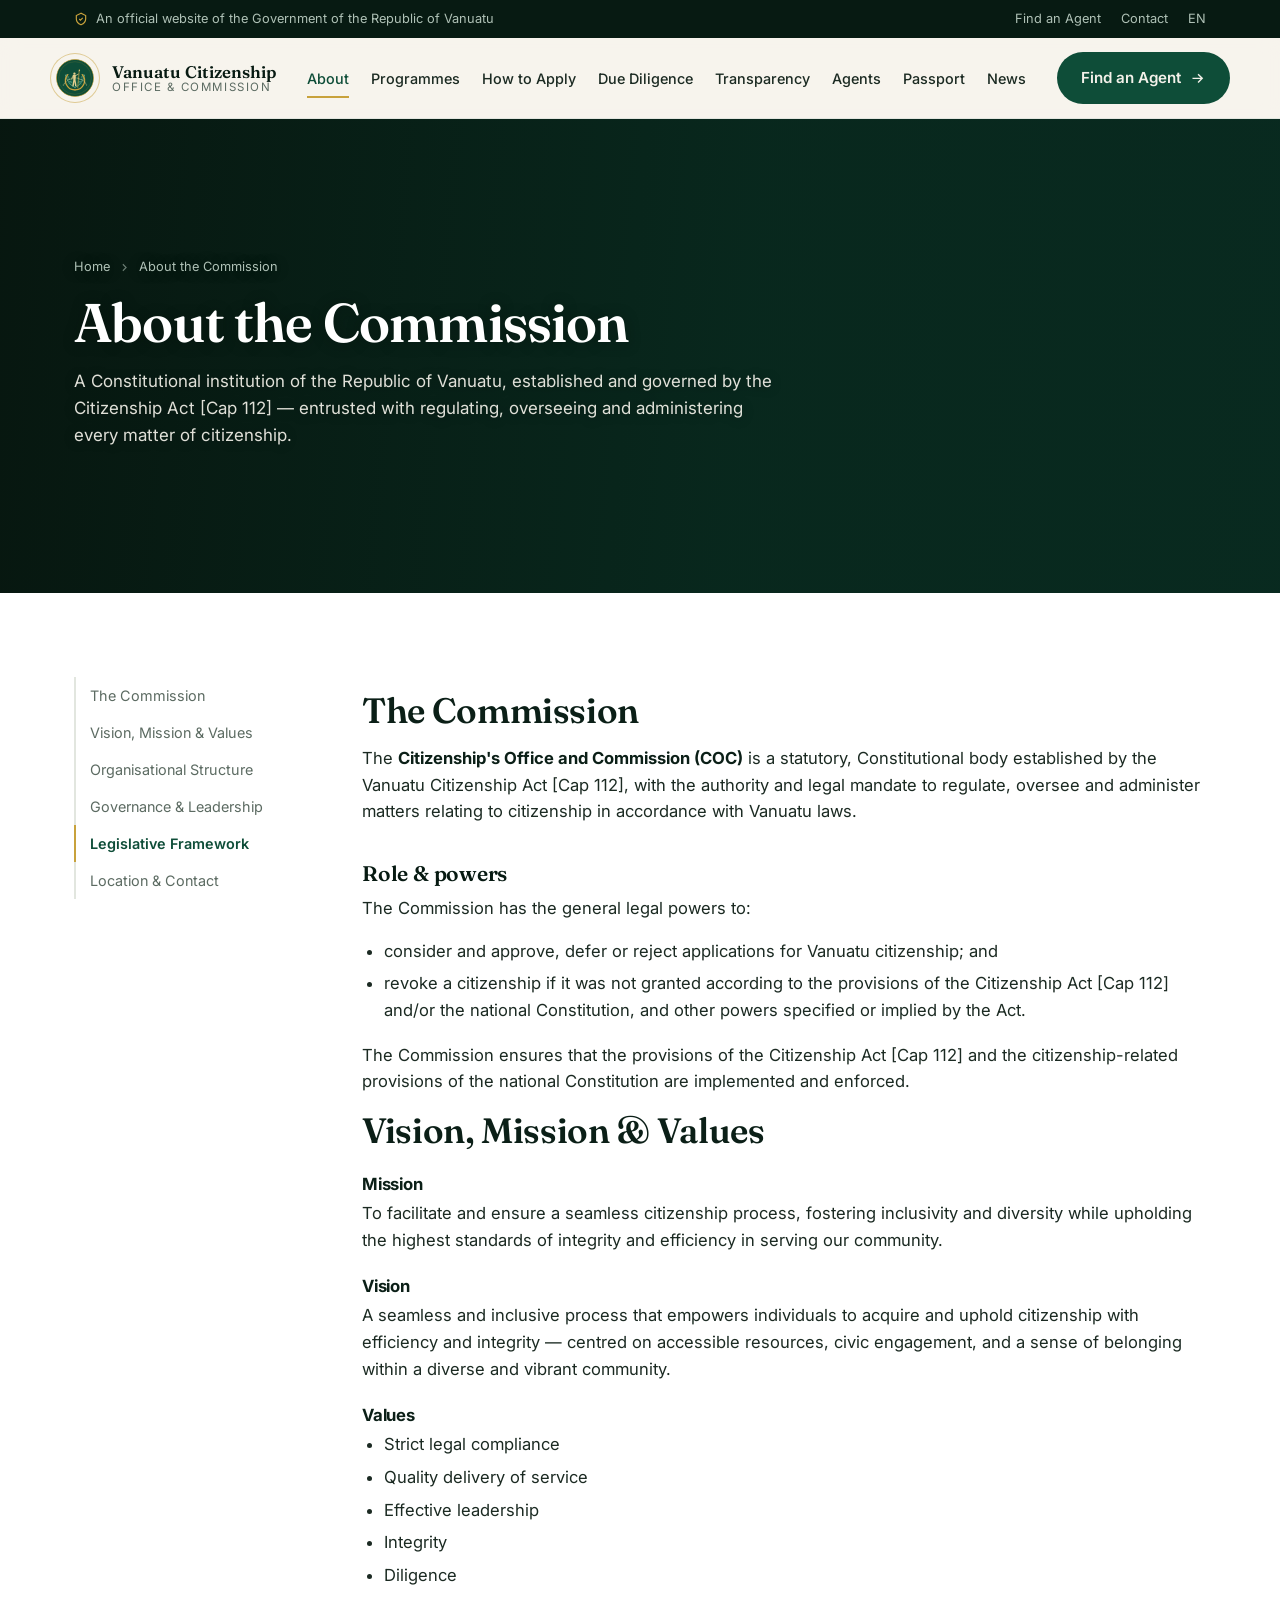
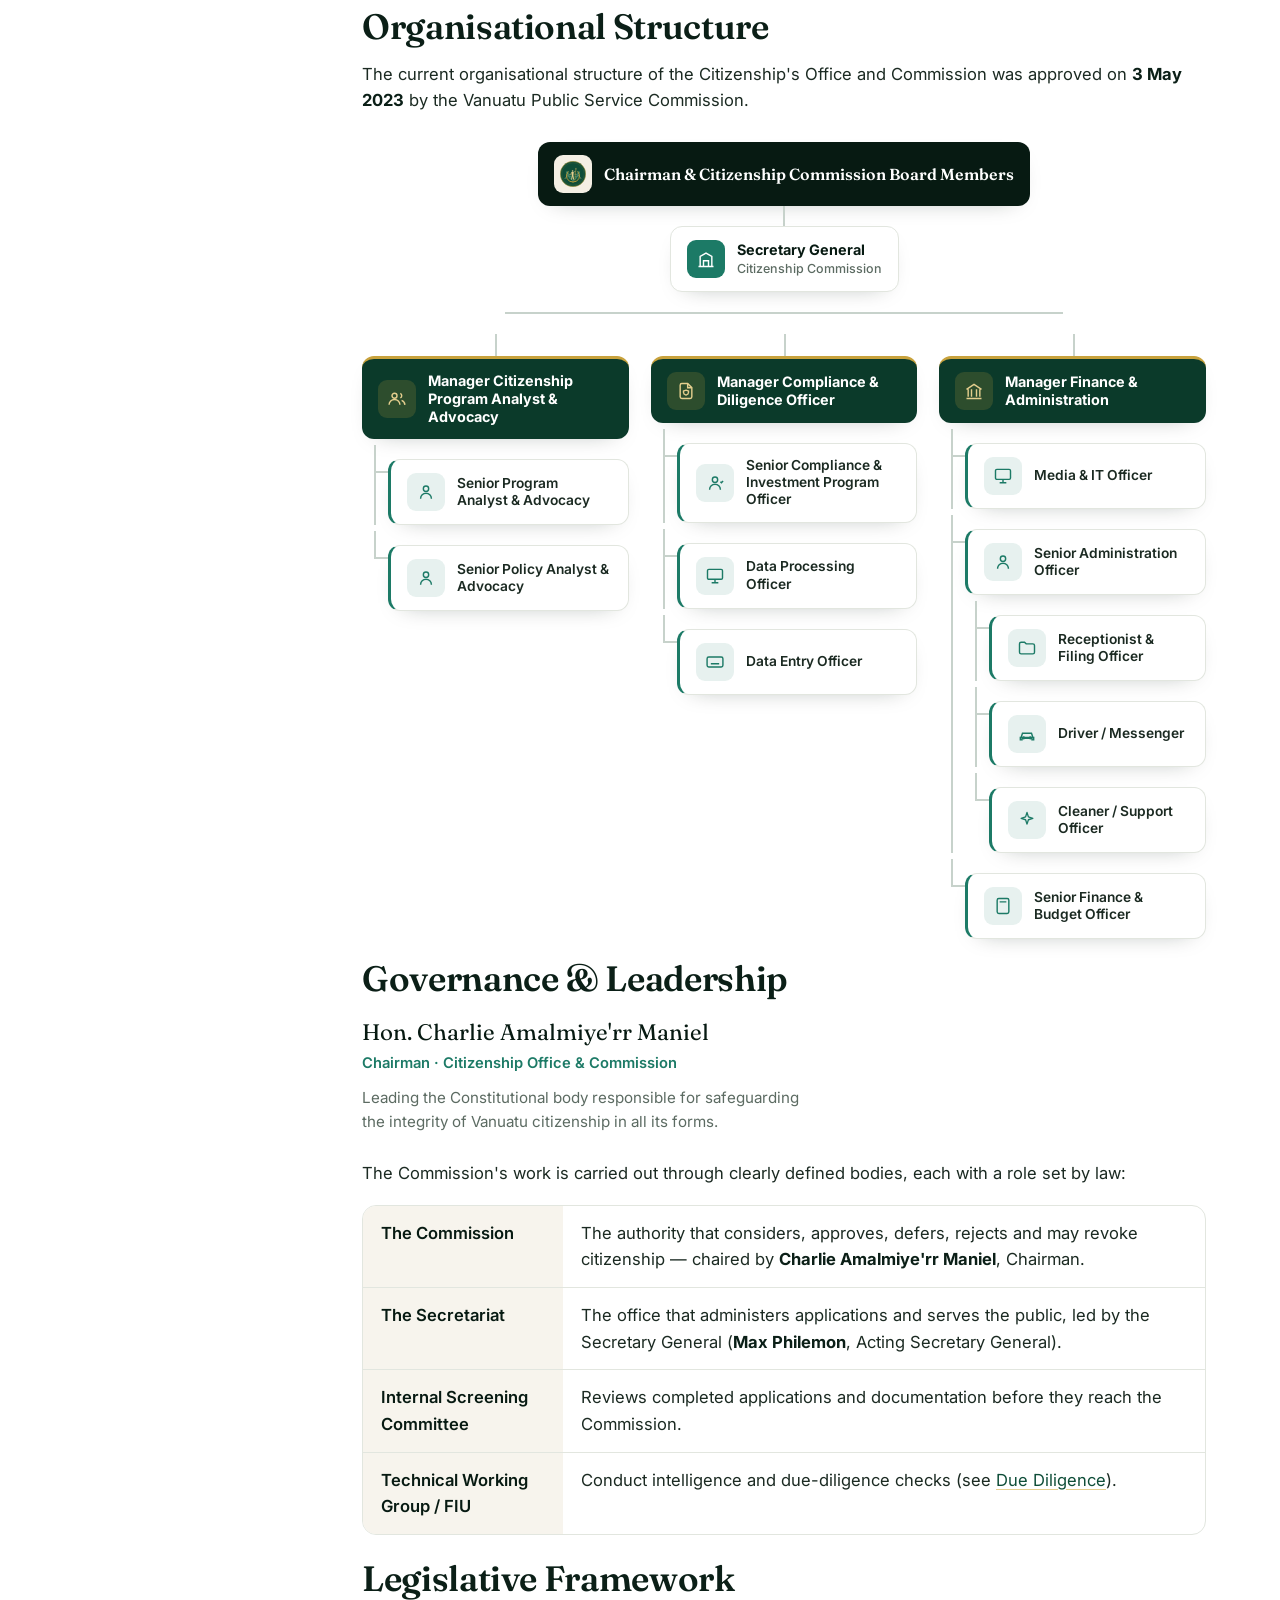
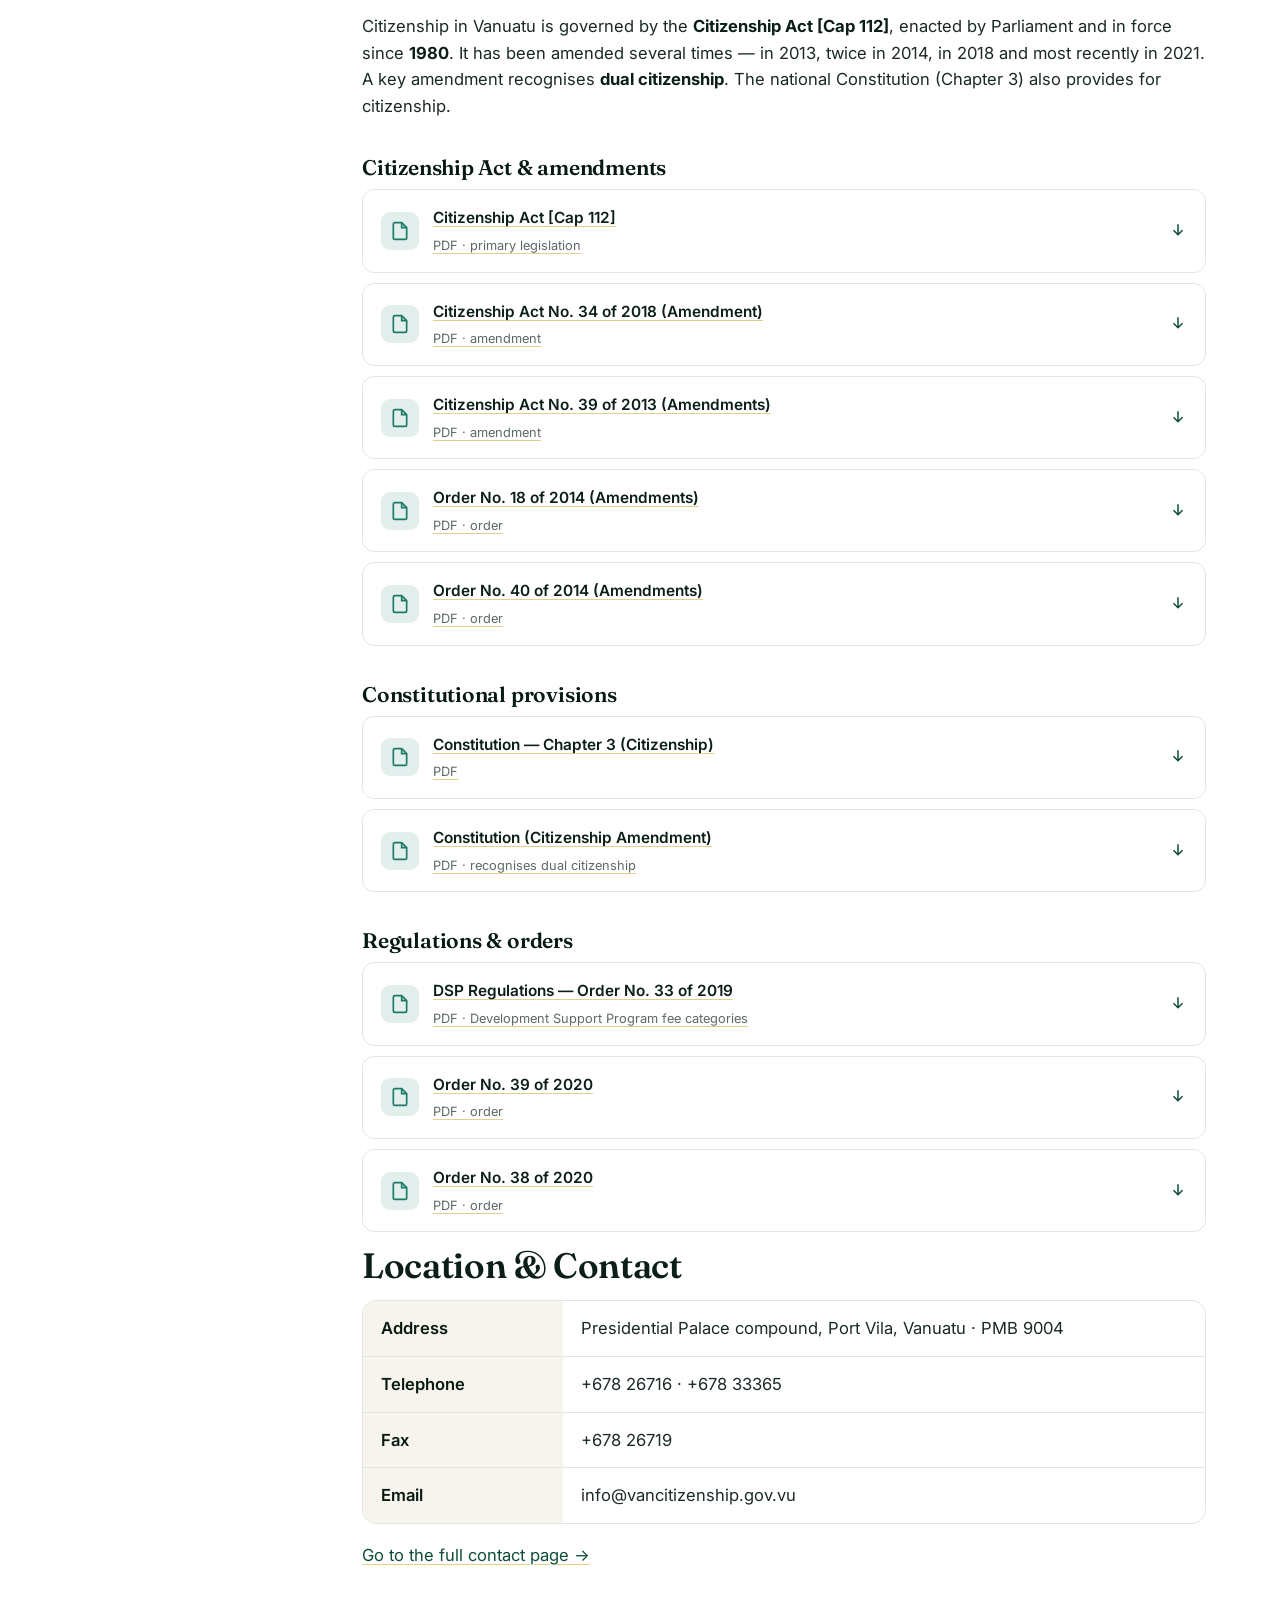
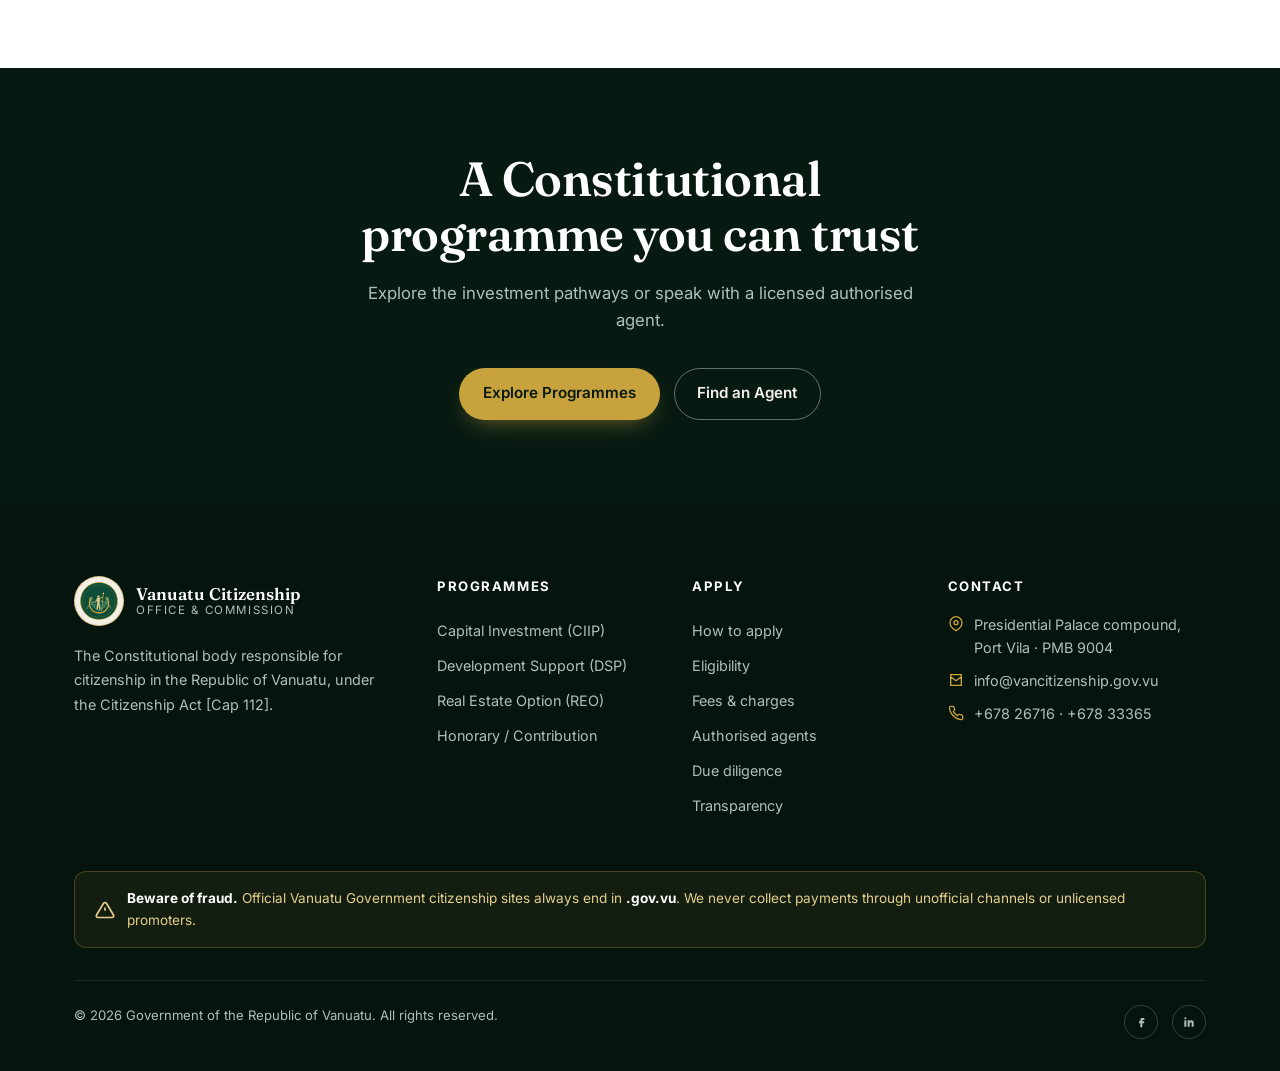
==== commit 678d0090: "Org chart: fit three manager columns on one row" ====
--- a/about.html
+++ b/about.html
@@ -111,7 +111,7 @@
           .orgchart .ocard-sg .oc-ic{background:var(--oc-teal);color:#fff}.orgchart .ocard-sg .oc-t{color:var(--green-900)}
           .orgchart .oc-cols{display:flex;gap:22px;justify-content:center;flex-wrap:wrap;position:relative;margin-top:20px;padding-top:22px}
           .orgchart .oc-cols::before{content:"";position:absolute;top:0;left:17%;right:17%;height:2px;background:var(--oc-ln)}
-          .orgchart .ocol{flex:1 1 300px;min-width:268px;max-width:380px;position:relative;padding-top:22px}
+          .orgchart .ocol{flex:1 1 250px;min-width:234px;max-width:none;position:relative;padding-top:22px}
           .orgchart .ocol::before{content:"";position:absolute;top:0;left:50%;width:2px;height:22px;background:var(--oc-ln)}
           .orgchart .ocard-mgr{background:var(--oc-dark);border-top:3px solid var(--oc-gold)}
           .orgchart .ocard-mgr .oc-ic{background:rgba(200,162,60,.18);color:var(--oc-goldsoft)}.orgchart .ocard-mgr .oc-t{color:#fff}
